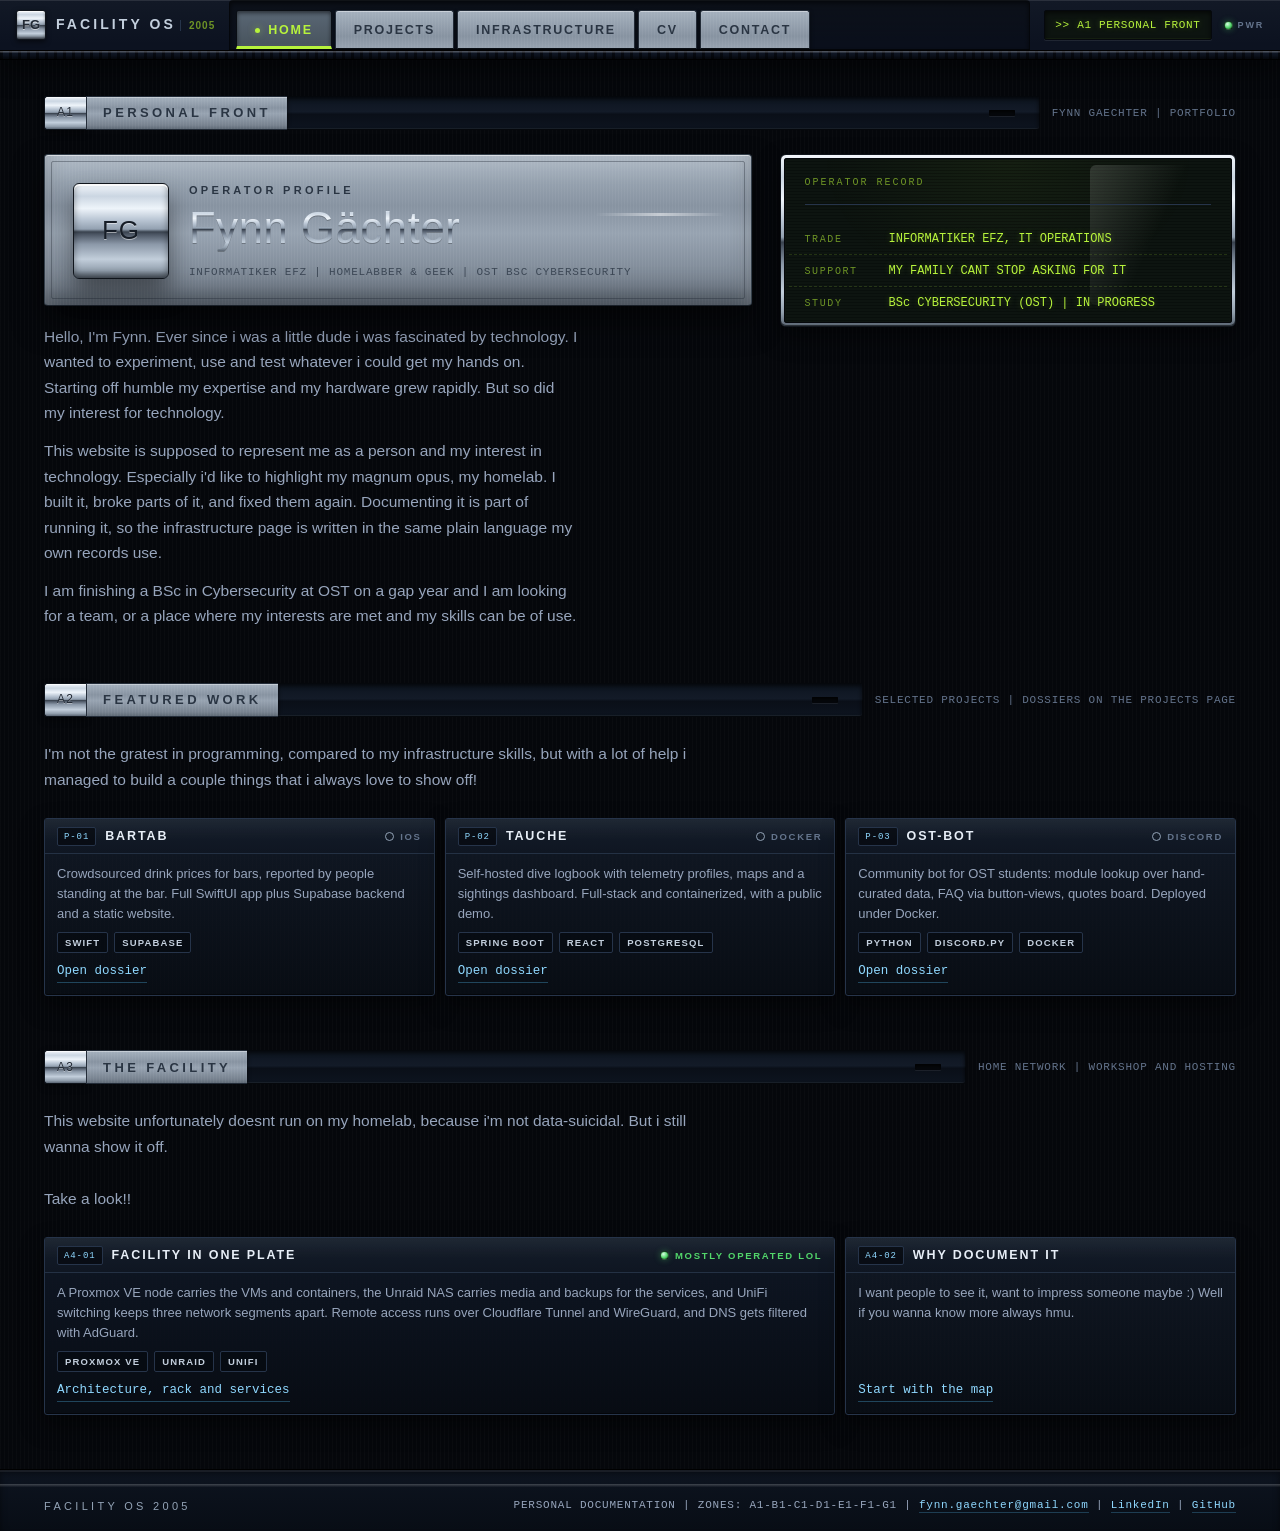
==== index.html @ 0dfd4a6d "its done yall" ====
<!DOCTYPE html>
<html lang="en">

<head>
  <meta charset="UTF-8" />
  <meta name="viewport" content="width=device-width, initial-scale=1.0" />
  <meta name="referrer" content="strict-origin-when-cross-origin" />
  <meta http-equiv="Content-Security-Policy" content="default-src 'self'; img-src 'self' data:; style-src 'self' 'unsafe-inline' https://fonts.googleapis.com; font-src https://fonts.gstatic.com; script-src 'self'; connect-src 'self'; form-action 'self'; base-uri 'self'; object-src 'none'; " />

  <title>Fynn Gaechter | Personal portfolio</title>
  <meta name="description"
    content="Personal portfolio of Fynn Gaechter: Linux IT operations, infrastructure engineering and software projects, built around a self-run homelab." />
  <link rel="preconnect" href="https://fonts.googleapis.com" />
  <link rel="preconnect" href="https://fonts.gstatic.com" crossorigin />
  <link
    href="https://fonts.googleapis.com/css2?family=Michroma&family=Rajdhani:wght@500;600;700&family=Encode+Sans:wght@400;500&family=Share+Tech+Mono&display=swap"
    rel="stylesheet" />
  <link rel="stylesheet" href="css/main.css" />
  <link rel="icon" href="data:," />
</head>

<body>
  <a class="skip-link" href="#home">Skip to content</a>


  <!-- ================= CONTROL FASCIA (top bar) ================= -->
  <header class="fascia" id="topbar">
    <div class="fs-top">
      <a class="bp" href="index.html" aria-label="Facility OS home">
        <span class="bp-chip" aria-hidden="true">FG</span>
        <span class="bp-id">FACILITY&nbsp;OS<b>2005</b></span>
      </a>

      <nav class="tabrail" aria-label="Main navigation">
        <ul>
          <li><a class="ftab is-live" href="index.html" aria-current="page">Home</a></li>
          <li><a class="ftab" href="projects.html">Projects</a></li>
          <li><a class="ftab" href="infrastructure.html">Infrastructure</a></li>
          <li><a class="ftab" href="cv.html">CV</a></li>
          <li><a class="ftab" href="contact.html">Contact</a></li>
        </ul>
      </nav>

      <div class="fs-right">
        <span class="f-lcd" id="navlcd" aria-hidden="true">&gt;&gt; A1 PERSONAL FRONT</span>
        <span class="f-led" title="Console power indicator (chassis only)">
          <i class="leddot leddot-green leddot-breathe" aria-hidden="true"></i><em>PWR</em>
        </span>
      </div>
    </div>
    <div class="fs-chan" aria-hidden="true"></div>
  </header>


  <main>

    <!-- ================= BAND A1: PERSONAL FRONT ================= -->
    <section class="band band-front" id="home" data-band="A1" aria-labelledby="person-title">
      <div class="railhead">
        <span class="rtag" aria-hidden="true">A1</span>
        <span class="rname">Personal Front</span>
        <span class="rlong"></span>
        <span class="rmeta mono-sm">FYNN GAECHTER | PORTFOLIO</span>
      </div>

      <div class="wrap front-grid">
        <div class="front-name">
          <div class="np">
            <div class="np-chip" aria-hidden="true">FG</div>
            <div class="np-id">
              <p class="np-kicker" id="person-title">Operator Profile</p>
              <h1 class="np-facility chrome-letters">Fynn&nbsp;G&auml;chter</h1>
              <p class="np-etch mono-sm">INFORMATIKER EFZ | HOMELABBER & GEEK | OST BSc CYBERSECURITY</p>
            </div>
          </div>

          <div class="np-foot">
            <p class="front-copy">
              Hello, I'm Fynn. Ever since i was a little dude i was fascinated by technology.
              I wanted to experiment, use and test whatever i could get my hands on.
              Starting off humble my expertise and my hardware grew rapidly. But so did my interest
              for technology.
            </p>
            <p class="front-copy">
              This website is supposed to represent me as a person and my interest in technology.
              Especially i'd like to highlight my magnum opus, my homelab. I built it,
              broke parts of it, and fixed them again. Documenting it is
              part of running it, so the infrastructure page is written in the same plain
              language my own records use.
            </p>
            <p class="front-copy">
              I am finishing a BSc in Cybersecurity at OST on a gap year and I am looking
              for a team, or a place where my interests are met and my skills can be of use.
            </p>
          </div>
        </div>

        <div class="hero-screen screen">
          <div class="screen-lip">
            <div class="screen-glass">
              <p class="sc-head">OPERATOR RECORD</p>
              <div class="sc-lines" role="list">
                <p role="listitem"><span>TRADE</span><b>INFORMATIKER EFZ, IT OPERATIONS</b></p>
                <p role="listitem"><span>SUPPORT</span><b>MY FAMILY CANT STOP ASKING FOR IT</b></p>
                <p role="listitem"><span>STUDY</span><b>BSc CYBERSECURITY (OST) | IN PROGRESS</b></p>
              </div>
            </div>
          </div>
        </div>
      </div>
    </section>

    <!-- ================= BAND A2: FEATURED WORK ================= -->
    <section class="band" id="featured" data-band="A2" aria-labelledby="featured-title">
      <div class="railhead">
        <span class="rtag" aria-hidden="true">A2</span>
        <span class="rname">Featured Work</span>
        <span class="rlong"></span>
        <span class="rmeta mono-sm">SELECTED PROJECTS | DOSSIERS ON THE PROJECTS PAGE</span>
      </div>

      <div class="wrap">
        <p class="band-intro">
          I'm not the gratest in programming, compared to my infrastructure skills, but with a lot of help i managed to
          build a couple things that i always love to show off!
        </p>

        <div class="mgrid">
          <article class="smod sm-4" aria-label="Highlighted project BarTab">
            <header class="sm-head">
              <span class="sidx">P-01</span>
              <h4 class="sm-name">BarTab</h4>
              <span class="sm-state sm-state-neutral"><i class="leddot leddot-unknown"
                  aria-hidden="true"></i><em>iOS</em></span>
            </header>
            <div class="sm-body">
              <p class="sm-desc">Crowdsourced drink prices for bars, reported by people standing at the bar. Full
                SwiftUI app plus Supabase backend and a static website.</p>
              <div class="sm-meta"><span class="sm-chip">Swift</span><span class="sm-chip">Supabase</span></div>
              <div class="sm-meta"><a class="oplink" href="projects.html#bartab">Open dossier</a></div>
            </div>
          </article>

          <article class="smod sm-4" aria-label="Highlighted project Tauche">
            <header class="sm-head">
              <span class="sidx">P-02</span>
              <h4 class="sm-name">Tauche</h4>
              <span class="sm-state sm-state-neutral"><i class="leddot leddot-unknown"
                  aria-hidden="true"></i><em>Docker</em></span>
            </header>
            <div class="sm-body">
              <p class="sm-desc">Self-hosted dive logbook with telemetry profiles, maps and a sightings dashboard.
                Full-stack and containerized, with a public demo.</p>
              <div class="sm-meta"><span class="sm-chip">Spring Boot</span><span class="sm-chip">React</span><span
                  class="sm-chip">PostgreSQL</span></div>
              <div class="sm-meta"><a class="oplink" href="projects.html#tauche">Open dossier</a></div>
            </div>
          </article>

          <article class="smod sm-4" aria-label="Highlighted project ost-bot">
            <header class="sm-head">
              <span class="sidx">P-03</span>
              <h4 class="sm-name">ost-bot</h4>
              <span class="sm-state sm-state-neutral"><i class="leddot leddot-unknown"
                  aria-hidden="true"></i><em>Discord</em></span>
            </header>
            <div class="sm-body">
              <p class="sm-desc">Community bot for OST students: module lookup over hand-curated data, FAQ via
                button-views, quotes board. Deployed under Docker.</p>
              <div class="sm-meta"><span class="sm-chip">Python</span><span class="sm-chip">discord.py</span><span
                  class="sm-chip">Docker</span></div>
              <div class="sm-meta"><a class="oplink" href="projects.html#ost-bot">Open dossier</a></div>
            </div>
          </article>
        </div>
      </div>
    </section>

    <!-- ================= BAND A3: FACILITY INTRO ================= -->
    <section class="band" id="facility" data-band="A3" aria-labelledby="facility-intro-title">
      <div class="railhead">
        <span class="rtag" aria-hidden="true">A3</span>
        <span class="rname">The Facility</span>
        <span class="rlong"></span>
        <span class="rmeta mono-sm">HOME NETWORK | WORKSHOP AND HOSTING</span>
      </div>

      <div class="wrap">
        <p class="band-intro">
          This website unfortunately doesnt run on my homelab, because i'm not data-suicidal. But i still wanna show it
          off. </p>
        <p class="band-intro">
          Take a look!!
        </p>
        </p>

        <div class="mgrid">
          <article class="smod sm-8 sm-carry" aria-label="Facility summary plate A4-01">
            <header class="sm-head">
              <span class="sidx">A4-01</span>
              <h4 class="sm-name">Facility In One Plate</h4>
              <span class="sm-state"><i class="leddot leddot-green" aria-hidden="true"></i><em>Mostly Operated
                  lol</em></span>
            </header>
            <div class="sm-body">
              <p class="sm-desc">
                A Proxmox VE node carries the VMs and containers, the Unraid NAS carries
                media and backups for the services, and UniFi switching keeps
                three network segments apart. Remote access runs over Cloudflare Tunnel and
                WireGuard, and DNS gets filtered with AdGuard.
              </p>
              <div class="sm-meta">
                <span class="sm-chip">Proxmox VE</span>
                <span class="sm-chip">Unraid</span>
                <span class="sm-chip">UniFi</span>
              </div>
              <div class="sm-meta"><a class="oplink" href="infrastructure.html">Architecture, rack and services</a>
              </div>
            </div>
          </article>

          <article class="smod sm-4" aria-label="Plate A4-02 documentation note">
            <header class="sm-head">
              <span class="sidx">A4-02</span>
              <h4 class="sm-name">Why Document It</h4>
            </header>
            <div class="sm-body">
              <p class="sm-desc">
                I want people to see it, want to impress someone maybe :)
                Well if you wanna know more always hmu.
              </p>
              <div class="sm-meta"><a class="oplink" href="infrastructure.html#architecture">Start with the map</a>
              </div>
            </div>
          </article>
        </div>
      </div>
    </section>

  </main>


  <!-- ================= DUMP STRIP (footer) ================= -->
  <footer class="dump">
    <div class="wrap dump-grid">
      <span class="dump-brand">FACILITY OS 2005</span>
      <span class="dump-note mono-sm">
        PERSONAL DOCUMENTATION | ZONES: A1-B1-C1-D1-E1-F1-G1
        | <a class="dumplink" href="mailto:fynn.gaechter@gmail.com">fynn.gaechter@gmail.com</a>
        | <a class="dumplink" href="https://www.linkedin.com/in/fynn-g%C3%A4chter" target="_blank"
          rel="noopener">LinkedIn</a>
        | <a class="dumplink" href="https://github.com/Swissschoggi" target="_blank" rel="noopener">GitHub</a>
      </span>
    </div>
  </footer>

  <script src="js/main.js" defer></script>
</body>

</html>
---- css/main.css ----
/* ================================================================
   FACILITY OS 2005 : machine-front composition
   Tokens and materials per DESIGN_SPEC.md, applied structurally.
   ================================================================ */

:root {
  /* type */
  --f-display: "Michroma", "Eurostile", "Trebuchet MS", sans-serif;
  --f-label: "Rajdhani", "Trebuchet MS", sans-serif;
  --f-body: "Encode Sans", "Trebuchet MS", Verdana, sans-serif;
  --f-mono: "Share Tech Mono", "Consolas", "Menlo", monospace;

  /* color: machine body */
  --c-void: #05070B;
  --c-body: #0B111C;
  --c-raised: #101827;
  --c-recess: #070B12;
  --c-lcd: #0D1410;
  --c-seam: #1E2A3A;
  --c-seam-hi: #26344A;

  /* color: chrome scale */
  --c-chrome-2: #E7EEF7;
  --c-chrome-3: #C3CFDD;
  --c-chrome-4: #93A3B6;
  --c-chrome-5: #64748C;
  --c-on-metal: #232B36;
  --c-engrave: #2A3543;

  /* color: ink */
  --c-ink: #DCE4EF;
  --c-ink-2: #97A5BC;

  /* color: phosphor + status */
  --c-ph: #B7F33C;
  --c-ph-dim: #6E9426;
  --c-led-green: #52D66A;
  --c-led-amber: #FFB447;
  --c-led-off: #3A4456;

  /* color: acrylic + wire */
  --c-acrylic: rgba(56, 112, 200, 0.16);
  --c-acrylic-deep: rgba(24, 58, 120, 0.35);
  --c-acrylic-edge: rgba(140, 190, 255, 0.55);
  --c-wire: #57C8FF;
  --c-cyan-text: #8FD8FF;

  /* bevels */
  --bv-raise: inset 0 1px 0 rgba(255, 255, 255, 0.12), inset 0 -1px 0 rgba(0, 0, 0, 0.55), 0 10px 24px rgba(0, 0, 0, 0.45);
  --bv-well: inset 0 2px 6px rgba(0, 0, 0, 0.70), inset 0 -1px 0 rgba(255, 255, 255, 0.08);

  /* materials */
  --m-chrome: linear-gradient(180deg,
      #F2F6FB 0%, #CBD6E2 13%, #EEF4FA 26%, #BAC6D4 38%, #93A1B1 48%,
      #39424E 51%, #4B5563 53.5%, #8B98A8 64%, #C2CEDB 80%, #93A0AE 92%, #5A6572 100%);
  --m-grain: repeating-linear-gradient(90deg,
      rgba(255, 255, 255, 0.045) 0px, rgba(255, 255, 255, 0.045) 1px,
      transparent 1px, transparent 3px);
  --m-alu: var(--m-grain),
    linear-gradient(180deg, #A5B1BE 0%, #8793A1 34%, #97A3B1 52%, #77828F 88%, #5F6A76 100%);

  /* motion */
  --t-fast: 140ms;
  --t-med: 220ms;
  --t-mech: 300ms;
  --t-gloss: 480ms;
  --ease-out: cubic-bezier(0.2, 0, 0, 1);
  --ease-mech: cubic-bezier(0.3, 0.7, 0.15, 1);
}

/* ================================================================ base */

*,
*::before,
*::after {
  box-sizing: border-box;
}

html {
  scroll-behavior: smooth;
}

body {
  margin: 0;
  background-color: var(--c-void);
  background-image: repeating-linear-gradient(90deg,
      rgba(255, 255, 255, 0.018) 0px, rgba(255, 255, 255, 0.018) 1px,
      transparent 1px, transparent 4px);
  color: var(--c-ink);
  font-family: var(--f-body);
  font-size: 16.5px;
  line-height: 1.65;
  -webkit-font-smoothing: antialiased;
}

.wrap {
  max-width: 1240px;
  margin: 0 auto;
  padding: 0 24px;
}

.mono-sm {
  font-family: var(--f-mono);
  font-size: 11px;
  letter-spacing: 0.07em;
  color: var(--c-ink-2);
}

.dim {
  color: var(--c-chrome-5);
}

:focus-visible {
  outline: 2px solid var(--c-ph);
  outline-offset: 2px;
}

::selection {
  background: rgba(183, 243, 60, 0.25);
  color: var(--c-ink);
}

.skip-link {
  position: absolute;
  left: -9999px;
  top: 0;
  z-index: 100;
  background: var(--c-raised);
  color: var(--c-ph);
  font-family: var(--f-label);
  font-size: 14px;
  letter-spacing: 0.1em;
  padding: 10px 16px;
}

.skip-link:focus {
  left: 8px;
  top: 60px;
}

/* chrome letterfill: gradient clipped to large type only */
.chrome-letters {
  color: var(--c-chrome-2);
  background-image: var(--m-chrome);
}

@supports ((background-clip: text) or (-webkit-background-clip: text)) {
  .chrome-letters {
    background-clip: text;
    -webkit-background-clip: text;
    color: transparent;
  }
}

/* LEDs */
.leddot {
  width: 9px;
  height: 9px;
  border-radius: 999px;
  display: inline-block;
  flex: none;
  border: 1px solid rgba(0, 0, 0, 0.6);
}

.leddot-green {
  background: radial-gradient(circle at 35% 30%, #D8FFE4, var(--c-led-green) 55%, #14421F);
  box-shadow: 0 0 6px rgba(82, 214, 106, 0.35);
}

.leddot-amber {
  background: radial-gradient(circle at 35% 30%, #FFE7C2, var(--c-led-amber) 55%, #4A2C08);
  box-shadow: 0 0 6px rgba(255, 180, 71, 0.35);
}

.leddot-off {
  background: radial-gradient(circle at 35% 30%, #5A6679, var(--c-led-off) 60%, #1C2331);
}

/* engraved status plate */
.tagchip {
  display: inline-block;
  font-family: var(--f-label);
  font-weight: 600;
  font-size: 10.5px;
  letter-spacing: 0.12em;
  text-transform: uppercase;
  color: var(--c-chrome-3);
  background: rgba(16, 24, 39, 0.65);
  border: 1px solid var(--c-seam-hi);
  border-radius: 2px;
  padding: 3px 9px 2px;
  white-space: nowrap;
}

.etch-chip {
  display: inline-block;
  font-family: var(--f-label);
  font-weight: 600;
  font-size: 10.5px;
  letter-spacing: 0.12em;
  text-transform: uppercase;
  color: var(--c-engrave);
  background: rgba(255, 255, 255, 0.22);
  border: 1px solid rgba(35, 43, 54, 0.45);
  border-radius: 2px;
  padding: 3px 9px 2px;
  white-space: nowrap;
}

.etch-chip.zfs {
  color: #14430F;
  background: rgba(212, 255, 178, 0.35);
  border-color: rgba(64, 110, 20, 0.5);
}

.etch-amber {
  color: var(--c-led-amber) !important;
  background: #201506 !important;
  border-color: rgba(255, 180, 71, 0.4) !important;
}

/* ================================================================ control fascia (top) */

.fascia {
  position: fixed;
  inset: 0 0 auto 0;
  z-index: 50;
  background: linear-gradient(180deg, #121926 0%, #0C1220 74%);
  box-shadow:
    inset 0 1px 0 rgba(255, 255, 255, 0.10),
    0 1px 0 #000,
    0 12px 26px rgba(0, 0, 0, 0.45);
  transition: transform var(--t-med) var(--ease-out);
}

.fascia.is-hidden {
  transform: translateY(-100%);
}

.fs-top {
  display: flex;
  align-items: stretch;
  gap: 14px;
  padding: 0 16px;
  min-height: 50px;
}

.bp {
  display: flex;
  align-items: center;
  gap: 10px;
  text-decoration: none;
  flex: none;
}

.bp-chip {
  display: grid;
  place-items: center;
  width: 30px;
  height: 30px;
  font-family: var(--f-label);
  font-weight: 700;
  font-size: 13px;
  color: var(--c-on-metal);
  background-image: var(--m-chrome);
  border: 1px solid #10151C;
  border-radius: 3px;
  box-shadow: inset 0 1px 0 rgba(255, 255, 255, 0.75), inset 0 -2px 3px rgba(0, 0, 0, 0.4), 0 2px 5px rgba(0, 0, 0, 0.5);
  text-shadow: 0 1px 0 rgba(255, 255, 255, 0.55);
}

.bp-id {
  font-family: var(--f-label);
  font-weight: 700;
  font-size: 14px;
  letter-spacing: 0.22em;
  color: var(--c-chrome-3);
}

.bp-id b {
  font-weight: 700;
  font-size: 10px;
  letter-spacing: 0.1em;
  color: var(--c-ph-dim);
  border-left: 1px solid var(--c-seam-hi);
  padding-left: 8px;
  margin-left: 4px;
}

.tabrail {
  flex: 1;
  min-width: 0;
  display: flex;
  align-items: stretch;
}

.tabrail ul {
  display: flex;
  align-items: flex-end;
  gap: 3px;
  list-style: none;
  margin: 0;
  padding: 8px 6px 0;
  width: 100%;
  background: linear-gradient(180deg, rgba(0, 0, 0, 0.35), rgba(0, 0, 0, 0.12));
  border: 1px solid rgba(0, 0, 0, 0.55);
  border-radius: 4px 4px 0 0;
  box-shadow: inset 0 2px 5px rgba(0, 0, 0, 0.6);
  overflow-x: auto;
  scrollbar-width: none;
}

.tabrail ul::-webkit-scrollbar {
  display: none;
}

.ftab {
  display: flex;
  align-items: flex-end;
  height: 100%;
  padding: 9px 18px 7px;
  font-family: var(--f-label);
  font-weight: 600;
  font-size: 12.5px;
  letter-spacing: 0.14em;
  text-transform: uppercase;
  text-decoration: none;
  white-space: nowrap;
  flex: 1 0 auto;
  color: var(--c-engrave);
  background-image: var(--m-alu);
  background-size: auto 200%;
  background-position: 0 0;
  border: 1px solid #232C38;
  border-bottom-color: #0A0E14;
  border-radius: 3px 3px 0 0;
  box-shadow: inset 0 1px 0 rgba(255, 255, 255, 0.4), 0 2px 4px rgba(0, 0, 0, 0.45);
  transition: filter var(--t-fast) var(--ease-out), transform var(--t-fast) var(--ease-out), color var(--t-fast);
}

.ftab:not(.ftab-off):hover {
  filter: brightness(1.09);
}

.ftab.is-live {
  transform: translateY(0);
  background-image: linear-gradient(180deg, #5A6775 0%, #49555F 46%, #5C6873 54%, #3C454F 100%);
  color: var(--c-ph);
  border-color: #0A0E14;
  border-bottom: 3px solid var(--c-ph);
  padding-bottom: 5px;
  box-shadow: inset 0 2px 4px rgba(0, 0, 0, 0.55), 0 1px 0 rgba(0, 0, 0, 0.2);
  filter: brightness(1);
}

.ftab.is-live::before {
  content: "";
  width: 5px;
  height: 5px;
  border-radius: 999px;
  background: var(--c-ph);
  box-shadow: 0 0 7px rgba(183, 243, 60, 0.5);
  margin-right: 8px;
  align-self: center;
}

.ftab-off {
  color: #55606B;
  font-style: italic;
  cursor: not-allowed;
  user-select: none;
  background-image: linear-gradient(180deg, #39424D 0%, #2A3038 100%);
  border-color: #171C22;
  box-shadow: inset 0 1px 0 rgba(255, 255, 255, 0.12), inset 0 6px 8px rgba(0, 0, 0, 0.35);
}

.fs-right {
  display: flex;
  align-items: center;
  gap: 12px;
  flex: none;
}

.f-lcd {
  font-family: var(--f-mono);
  font-size: 11px;
  letter-spacing: 0.06em;
  color: var(--c-ph);
  background: var(--c-lcd);
  border: 1px solid #05080D;
  border-radius: 2px;
  padding: 5px 10px;
  box-shadow: inset 0 2px 5px rgba(0, 0, 0, 0.65), inset 0 -1px 0 rgba(183, 243, 60, 0.06), 0 1px 0 rgba(255, 255, 255, 0.08);
  text-shadow: 0 0 6px rgba(183, 243, 60, 0.3);
  white-space: nowrap;
}

/* topbar record link: metal chip like the contact switch, never default-link blue */
.navcontact {
  font-family: var(--f-label);
  font-weight: 700;
  font-size: 11.5px;
  letter-spacing: 0.16em;
  text-transform: uppercase;
  color: var(--c-on-metal);
  text-decoration: none;
  background-image: var(--m-alu);
  border: 1px solid #232C38;
  border-bottom-color: #0A0E14;
  border-radius: 3px;
  padding: 6px 12px 5px;
  box-shadow: inset 0 1px 0 rgba(255, 255, 255, 0.45), 0 2px 4px rgba(0, 0, 0, 0.45);
  white-space: nowrap;
  transition: filter var(--t-fast) var(--ease-out);
}

.navcontact:hover {
  filter: brightness(1.09);
}

.navcontact:active {
  transform: translateY(1px);
}

.f-led {
  display: inline-flex;
  align-items: center;
  gap: 5px;
}

.f-led em {
  font-family: var(--f-label);
  font-weight: 700;
  font-style: normal;
  font-size: 9px;
  letter-spacing: 0.2em;
  color: var(--c-chrome-5);
}

/* machined channel strip under the rail */
.fs-chan {
  height: 9px;
  background:
    repeating-linear-gradient(90deg,
      rgba(0, 0, 0, 0.5) 0 3px, transparent 3px 9px),
    linear-gradient(180deg, #101827 0%, #0A0F18 100%);
  border-top: 1px solid #000;
  box-shadow: inset 0 -2px 3px rgba(0, 0, 0, 0.5), inset 0 2px 0 rgba(255, 255, 255, 0.05);
}

.fs-chan::before {
  content: "";
  display: block;
  height: 2px;
  background: linear-gradient(180deg, rgba(255, 255, 255, 0.28), rgba(255, 255, 255, 0.02));
  margin-bottom: 3px;
}

/* ================================================================ bands */

.band {
  padding: 44px 0 10px;
}

.band-front,
main > section:first-child {
  padding-top: 96px;
}

.railhead {
  max-width: 1240px;
  margin: 0 auto 24px;
  padding: 0 24px;
  display: flex;
  align-items: center;
  gap: 0;
  height: 34px;
}

.rtag {
  display: flex;
  align-items: center;
  height: 100%;
  padding: 0 12px;
  font-family: var(--f-display);
  font-size: 12px;
  letter-spacing: 0.1em;
  color: var(--c-on-metal);
  background-image: var(--m-chrome);
  border: 1px solid #0E131A;
  border-right: 0;
  border-radius: 3px 0 0 3px;
  box-shadow: inset 0 1px 0 rgba(255, 255, 255, 0.65), 0 3px 7px rgba(0, 0, 0, 0.4);
  text-shadow: 0 1px 0 rgba(255, 255, 255, 0.4);
}

.rname {
  display: flex;
  align-items: center;
  height: 100%;
  padding: 0 16px;
  font-family: var(--f-label);
  font-weight: 700;
  font-size: 13px;
  letter-spacing: 0.26em;
  text-transform: uppercase;
  color: var(--c-engrave);
  background-image: var(--m-alu);
  border: 1px solid #232C38;
  border-right: 0;
  box-shadow: inset 0 1px 0 rgba(255, 255, 255, 0.35);
}

.rlong {
  flex: 1;
  height: 100%;
  background: linear-gradient(180deg, #0D141F 0%, #131B28 46%, #0A0F18 54%, #0D141F 100%);
  border: 1px solid rgba(0, 0, 0, 0.6);
  border-left: 0;
  border-radius: 0 3px 3px 0;
  box-shadow: inset 0 2px 4px rgba(0, 0, 0, 0.65), inset 0 -1px 0 rgba(255, 255, 255, 0.06);
  position: relative;
}

.rlong::after {
  content: "";
  position: absolute;
  right: 24px;
  top: 50%;
  width: 26px;
  height: 6px;
  transform: translateY(-50%);
  background: var(--c-void);
  box-shadow: inset 0 2px 3px rgba(0, 0, 0, 0.8), 0 1px 0 rgba(255, 255, 255, 0.07);
  border-radius: 1px;
}

.rmeta {
  align-self: center;
  margin-left: 12px;
  color: var(--c-chrome-5);
  white-space: nowrap;
}

.band-intro {
  max-width: 76ch;
  color: var(--c-ink-2);
  margin: 0 0 26px;
  font-size: 15.5px;
}

.band-intro b {
  color: var(--c-chrome-3);
  font-weight: 500;
}

/* ================================================================ BAND A1: nameplate front */

.front-grid {
  display: grid;
  grid-template-columns: minmax(0, 1.55fr) minmax(0, 1fr);
  gap: 28px;
  align-items: stretch;
}

.np {
  position: relative;
  display: grid;
  grid-template-columns: auto 1fr;
  gap: 20px;
  align-items: center;
  padding: 26px 28px 24px;
  background-image: var(--m-alu);
  border: 1px solid #333E49;
  border-bottom-color: #1A212A;
  border-radius: 4px;
  box-shadow:
    inset 0 1px 0 rgba(255, 255, 255, 0.55),
    inset 0 14px 22px rgba(255, 255, 255, 0.14),
    inset 0 -16px 22px rgba(0, 0, 0, 0.22),
    0 16px 30px rgba(0, 0, 0, 0.5);
}
/* operator portrait: machined badge frame */
.np-side {
  display: flex;
  flex-direction: column;
  gap: 12px;
}
.opimg {
  margin: 0;
  padding: 3px;
  background-image: var(--m-chrome);
  border: 1px solid #10151C;
  border-radius: 6px;
  box-shadow: var(--bv-raise);
}
.opimg img {
  display: block;
  width: 92px;
  height: 92px;
  object-fit: cover;
  object-position: center 15%;
  border-radius: 3px;
}

.np::before {
  content: "";
  position: absolute;
  inset: 6px;
  border: 1px solid rgba(35, 43, 54, 0.38);
  border-radius: 2px;
  pointer-events: none;
}

.np::after {
  content: "";
  position: absolute;
  right: 26px;
  top: 58px;
  width: 130px;
  height: 3px;
  border-radius: 99px;
  background: linear-gradient(90deg, rgba(255, 255, 255, 0), rgba(255, 255, 255, 0.5), rgba(255, 255, 255, 0));
  pointer-events: none;
}

.np-chip {
  position: relative;
  display: grid;
  place-items: center;
  width: 96px;
  height: 96px;
  font-family: var(--f-display);
  font-size: 26px;
  letter-spacing: 0.04em;
  color: #161D27;
  background-image: var(--m-chrome);
  border: 1px solid #10151C;
  border-radius: 6px;
  box-shadow:
    inset 0 2px 0 rgba(255, 255, 255, 0.8),
    inset 0 -3px 7px rgba(0, 0, 0, 0.4),
    0 14px 24px rgba(0, 0, 0, 0.45);
  text-shadow: 0 1px 0 rgba(255, 255, 255, 0.5);
}

.np-id {
  min-width: 0;
  position: relative;
  z-index: 1;
}

.np-kicker {
  margin: 0 0 8px;
  font-family: var(--f-label);
  font-weight: 700;
  font-size: 11px;
  letter-spacing: 0.3em;
  text-transform: uppercase;
  color: var(--c-engrave);
}

.np-facility {
  margin: 0;
  font-family: var(--f-display);
  font-weight: 400;
  font-size: clamp(26px, 3.4vw, 46px);
  line-height: 1.0;
  letter-spacing: 0.015em;
  filter: drop-shadow(0 1px 0 rgba(0, 0, 0, 0.25));
}

.np-year {
  font-size: 0.5em;
  letter-spacing: 0.08em;
}

.np-etch {
  color: var(--c-engrave);
  opacity: 0.78;
  margin: 12px 0 0;
  text-transform: uppercase;
}

.np-foot {
  margin-top: 18px;
  display: flex;
  flex-direction: column;
  gap: 12px;
}

.chiprow {
  display: flex;
  flex-wrap: wrap;
  gap: 8px;
}

.front-copy {
  color: var(--c-ink-2);
  font-size: 15.5px;
  max-width: 62ch;
  margin: 0;
}

.chiprow .etch-chip {
  color: var(--c-chrome-3);
  background: rgba(16, 24, 39, 0.6);
  border-color: var(--c-seam-hi);
}

.chiprow .etch-chip:first-child {
  color: var(--c-ph);
}

.person-chips {
  margin-bottom: 6px;
}

.person-chips .tagchip {
  margin: 0 6px 6px 0;
}

/* recessed screen */
.screen {
  display: flex;
  flex-direction: column;
  gap: 10px;
  min-width: 0;
}

.screen-lip {
  position: relative;
  padding: 3px;
  background-image: var(--m-chrome);
  border: 1px solid #10151C;
  border-radius: 6px;
  box-shadow: var(--bv-raise);
}

.screen-lip::after {
  content: "";
  position: absolute;
  top: 6%;
  right: 7%;
  left: 68%;
  bottom: 12%;
  background: linear-gradient(115deg, rgba(255, 255, 255, 0.14), rgba(255, 255, 255, 0) 55%);
  border-radius: 6px;
  pointer-events: none;
}

.screen-glass {
  background: var(--c-lcd);
  border-radius: 3px;
  padding: 5px;
  box-shadow: inset 0 0 0 1px #05070B;
}

.screen-glass>* {
  position: relative;
  z-index: 1;
}

.screen-glass::after {
  content: "";
  position: absolute;
  inset: 5px;
  border-radius: 2px;
  background:
    repeating-linear-gradient(0deg, rgba(0, 0, 0, 0.25) 0 1px, transparent 1px 3px),
    radial-gradient(ellipse at 50% 0%, rgba(183, 243, 60, 0.05), transparent 60%);
  pointer-events: none;
}

.sc-head {
  margin: 12px 16px 0;
  font-family: var(--f-mono);
  font-size: 10px;
  letter-spacing: 0.2em;
  color: var(--c-ph-dim);
}

.sc-lines p {
  display: grid;
  grid-template-columns: 74px 1fr;
  gap: 10px;
  align-items: baseline;
  font-family: var(--f-mono);
  font-size: 12px;
  line-height: 1.5;
  border-bottom: 1px dashed rgba(183, 243, 60, 0.15);
  padding: 7px 16px 6px;
  margin: 0;
}

.sc-lines p:last-child {
  border-bottom: 0;
}

.sc-lines span {
  color: var(--c-ph-dim);
  font-size: 10px;
  letter-spacing: 0.16em;
}

.sc-lines b {
  font-weight: 400;
  color: var(--c-ph);
  text-shadow: 0 0 7px rgba(183, 243, 60, 0.28);
}

.sc-lines a.lrow {
  color: var(--c-ph);
  text-decoration: none;
  border-bottom: 1px solid rgba(87, 200, 255, 0.3);
}

.sc-lines a.lrow:hover {
  color: var(--c-chrome-2);
  border-bottom-color: var(--c-ph);
}

.sc-stamp {
  margin: 10px 0 0;
  padding: 8px 16px 0;
  border-top: 1px dashed rgba(183, 243, 60, 0.15);
  font-family: var(--f-mono);
  font-size: 10px;
  letter-spacing: 0.18em;
  color: var(--c-ph-dim);
}

.sc-ledrow {
  display: flex;
  align-items: center;
  gap: 8px;
  padding: 10px 16px 12px;
}

.sc-ledrow em {
  font-family: var(--f-label);
  font-weight: 600;
  font-style: normal;
  font-size: 9.5px;
  letter-spacing: 0.18em;
  text-transform: uppercase;
  color: var(--c-chrome-4);
  margin-right: 10px;
}

.sc-foot {
  color: var(--c-chrome-5);
  padding-left: 2px;
}

/* ================================================================ BAND B1: schematic */

.sc-panel {
  background: var(--c-recess);
  border: 1px solid var(--c-seam);
  border-radius: 4px;
  box-shadow: var(--bv-raise);
  padding: 18px 22px 14px;
}

.sc-head {
  display: flex;
  justify-content: space-between;
  align-items: center;
  flex-wrap: wrap;
  gap: 10px;
  border-bottom: 1px solid var(--c-seam-hi);
  padding-bottom: 12px;
  margin-bottom: 18px;
}

.sc-legend {
  display: inline-flex;
  align-items: center;
  flex-wrap: wrap;
  gap: 6px 14px;
  font-family: var(--f-mono);
  font-size: 10px;
  letter-spacing: 0.1em;
  color: var(--c-ink-2);
}

.sc-legend i {
  display: inline-block;
  margin-right: 6px;
}

.legend-solid {
  width: 16px;
  height: 3px;
  background: var(--c-wire);
  box-shadow: 0 0 4px rgba(87, 200, 255, .4);
}

.legend-dash {
  width: 16px;
  height: 3px;
  background: repeating-linear-gradient(90deg, var(--c-wire) 0 4px, transparent 4px 7px);
}

.legend-pad {
  width: 7px;
  height: 7px;
  border-radius: 1px;
  background: linear-gradient(135deg, #E7EEF7, #97A3B4 45%, #55606E);
  border: 1px solid #1A2129;
}

.sc-hint {
  font-family: var(--f-label);
  font-weight: 600;
  font-size: 10.5px;
  letter-spacing: 0.16em;
  text-transform: uppercase;
  color: var(--c-chrome-5);
}

.sc-canvas {
  background-image: radial-gradient(rgba(198, 214, 234, 0.07) 1px, transparent 1.3px);
  background-size: 16px 16px;
}

.sc-edge {
  width: min(520px, 100%);
  margin: 0 auto;
  display: flex;
  flex-direction: column;
}

.acc-unit {
  position: relative;
}

.acc-face {
  display: flex;
  flex-direction: column;
  gap: 8px;
  align-items: flex-start;
  background:
    linear-gradient(155deg, rgba(255, 255, 255, 0.10) 0%, rgba(255, 255, 255, 0.01) 30%, rgba(56, 112, 200, 0.10) 100%),
    var(--c-acrylic-deep);
  border: 1px solid var(--c-acrylic-edge);
  border-radius: 3px;
  box-shadow: inset 0 1px 0 rgba(255, 255, 255, 0.2), 0 10px 22px rgba(0, 0, 0, 0.45);
  padding: 14px 18px 12px;
}

.plug {
  display: inline-flex;
  align-items: center;
  gap: 8px;
  font-family: var(--f-label);
  font-weight: 600;
  font-size: 11px;
  letter-spacing: 0.12em;
  text-transform: uppercase;
  color: var(--c-cyan-text);
  background: rgba(87, 200, 255, 0.09);
  border: 1px solid rgba(87, 200, 255, 0.4);
  border-radius: 2px;
  padding: 4px 10px 3px;
}

.plug::before {
  content: "";
  width: 6px;
  height: 6px;
  flex: none;
  background: linear-gradient(135deg, #E7EEF7, #97A3B4 45%, #55606E);
  border: 1px solid #1A2129;
}

.acc-note {
  margin: 2px 0 0;
  font-family: var(--f-mono);
  font-size: 9.5px;
  letter-spacing: 0.07em;
  color: var(--c-cyan-text);
  opacity: 0.85;
}

.glare {
  position: absolute;
  top: 10px;
  left: 190px;
  width: 34px;
  height: 8px;
  border-radius: 99px;
  background: radial-gradient(ellipse at center, rgba(255, 255, 255, 0.18), transparent 70%);
  transform: rotate(-8deg);
  pointer-events: none;
}

.bus {
  position: relative;
  display: block;
  max-width: 100%;
  margin: 0 auto;
  padding: 10px 0;
  text-align: center;
}

.bus::before {
  content: "";
  position: absolute;
  top: 2px;
  bottom: 2px;
  left: 50%;
  width: 7px;
  transform: translateX(-50%);
  background: rgba(87, 200, 255, 0.18);
  border-radius: 1px;
}

.bus::after {
  content: "";
  position: absolute;
  top: 4px;
  bottom: 4px;
  left: calc(50% - 1px);
  width: 2px;
  background: var(--c-wire);
  box-shadow: 0 0 5px rgba(87, 200, 255, 0.35);
}

.bus-dashed::after {
  background: repeating-linear-gradient(180deg, var(--c-wire) 0 5px, transparent 5px 9px);
  box-shadow: none;
  opacity: 0.8;
}

.bus-label {
  position: relative;
  z-index: 1;
  display: block;
  margin: 0 auto;
  background: var(--c-recess);
  padding: 3px 8px;
  font-family: var(--f-mono);
  font-size: 9px;
  letter-spacing: 0.09em;
  color: var(--c-ink-2);
  text-transform: uppercase;
  max-width: 300px;
  line-height: 1.45;
  border: 1px dashed rgba(87, 200, 255, 0.18);
  border-radius: 1px;
  width: fit-content;
}

.pad {
  position: absolute;
  left: 50%;
  top: -4px;
  transform: translateX(-50%);
  width: 8px;
  height: 8px;
  z-index: 2;
  background: linear-gradient(135deg, #E7EEF7, #97A3B4 45%, #55606E);
  border: 1px solid #10161D;
  border-radius: 1.5px;
  box-shadow: 0 0 0 1px rgba(0, 0, 0, 0.45);
}

.pad-f {
  top: auto;
  bottom: -4px;
}

.sc-columns {
  display: grid;
  grid-template-columns: minmax(0, 1.02fr) minmax(0, 0.98fr);
  gap: 12px 26px;
  margin-top: 2px;
}

.unit {
  position: relative;
}

.u-strip {
  display: flex;
  align-items: center;
  gap: 10px;
  flex-wrap: wrap;
  row-gap: 2px;
  padding: 8px 14px;
  border-radius: 3px 3px 0 0;
}

.u-udm .u-roles {
  flex: 1 1 100%;
  order: 5;
}

.u-strip-chrome {
  background-image: var(--m-chrome);
  border: 1px solid #12181F;
  border-bottom: 0;
  box-shadow: inset 0 1px 0 rgba(255, 255, 255, 0.75), 0 3px 8px rgba(0, 0, 0, 0.4);
}

.u-strip-alu {
  background-image: var(--m-alu);
  border: 1px solid #242E3A;
  border-bottom: 0;
  box-shadow: inset 0 1px 0 rgba(255, 255, 255, 0.4);
}

.u-strip-graphite {
  background: linear-gradient(180deg, #1B2534, #101724);
  border: 1px solid var(--c-seam);
  border-bottom: 0;
  box-shadow: inset 0 1px 0 rgba(255, 255, 255, 0.08);
}

.u-strip.slim {
  padding: 6px 14px;
}

.u-strip.head {
  flex-wrap: wrap;
  row-gap: 4px;
  padding: 10px 14px;
}

.u-stencil {
  margin: 0;
  font-family: var(--f-display);
  font-weight: 400;
  font-size: 15px;
  letter-spacing: 0.06em;
}

.u-strip-chrome .u-stencil,
.u-strip-alu .u-stencil {
  color: #161D27;
  text-shadow: 0 1px 0 rgba(255, 255, 255, 0.45);
}

.u-strip-graphite .u-stencil {
  color: var(--c-chrome-2);
  font-size: 13px;
}

.u-roles {
  font-family: var(--f-label);
  font-weight: 600;
  font-style: normal;
  font-size: 9.5px;
  letter-spacing: 0.14em;
  text-transform: uppercase;
  opacity: 0.85;
}

.u-strip-chrome .u-roles,
.u-strip-alu .u-roles {
  color: var(--c-engrave);
}

.u-strip-graphite .u-roles {
  color: var(--c-chrome-5);
}

.u-idx {
  font-family: var(--f-mono);
  font-size: 9px;
  letter-spacing: 0.1em;
  padding: 2px 7px 1px;
  border-radius: 2px;
  margin-left: auto;
}

.u-strip-chrome .u-idx,
.u-strip-alu .u-idx {
  color: #10161D;
  background: rgba(255, 255, 255, 0.4);
  border: 1px solid rgba(16, 22, 29, 0.5);
}

.u-strip-graphite .u-idx {
  color: var(--c-cyan-text);
  background: transparent;
  border: 1px solid var(--c-seam-hi);
}

.u-mark {
  margin-left: auto;
  display: flex;
  gap: 4px;
}

.u-mark i {
  width: 7px;
  height: 7px;
  border-radius: 1.5px;
  background: rgba(0, 0, 0, 0.3);
  box-shadow: inset 0 1px 1px rgba(0, 0, 0, 0.6), 0 1px 0 rgba(255, 255, 255, 0.3);
}

.u-body {
  border: 1px solid var(--c-seam);
  border-top: 0;
  border-radius: 0 0 3px 3px;
  padding: 13px 14px;
}

.u-body-graphite {
  background: linear-gradient(180deg, #121B27 0%, #0C1220 100%);
}

.u-body-alu {
  background-image: var(--m-alu);
  border-color: #242E3A;
}

.u-note {
  margin: 10px 0 0;
  font-family: var(--f-mono);
  font-size: 9.5px;
  letter-spacing: 0.08em;
  color: #55636F;
  line-height: 1.55;
}

.u-body-graphite .u-note {
  color: #8FA0B8;
}

.u-note .tag {
  font-weight: 700;
  color: var(--c-cyan-text);
}

.u-note.amber {
  color: var(--c-led-amber);
  opacity: 0.92;
}

.u-note.amber .tag {
  color: var(--c-led-amber);
}

.segbus {
  display: flex;
  flex-direction: column;
  gap: 7px;
}

.ch {
  position: relative;
  display: flex;
  align-items: center;
  gap: 8px;
  height: 26px;
  padding: 0 10px;
  border: 1px solid var(--c-acrylic-edge);
  border-radius: 2px;
  background: var(--c-acrylic-deep);
  box-shadow: inset 0 1px 0 rgba(255, 255, 255, 0.16);
}

.ch .pad {
  position: static;
  transform: none;
  width: 7px;
  height: 7px;
}

.ch b {
  font-family: var(--f-label);
  font-weight: 700;
  font-size: 10px;
  letter-spacing: 0.2em;
  text-transform: uppercase;
  color: #BFD9FA;
}

.ch-well {
  flex: 1;
  height: 8px;
  border-radius: 1px;
  opacity: 0.5;
  background: repeating-linear-gradient(90deg,
      rgba(139, 214, 255, 0.55) 0 12px,
      rgba(139, 214, 255, 0.1) 12px 18px);
}

.ch-ch2row {
  display: flex;
  gap: 7px;
}

.ch-min {
  flex: 1;
  height: 22px;
  background: var(--c-acrylic);
}

.ch-min b {
  font-size: 9px;
}

.ports {
  display: grid;
  grid-template-columns: repeat(16, 1fr);
  gap: 3px;
  background: #0A0F17;
  border: 1px solid #070B10;
  border-radius: 2px;
  padding: 5px 6px;
  box-shadow: inset 0 2px 4px rgba(0, 0, 0, 0.6);
}

.ports i {
  height: 9px;
  border-radius: 1px;
  background: #1D2733;
  box-shadow: inset 0 1px 1px rgba(0, 0, 0, 0.75), 0 1px 0 rgba(255, 255, 255, 0.16);
}

.ports i.p12 {
  box-shadow: inset 0 1px 1px rgba(0, 0, 0, 0.75), 0 0 0 1px rgba(87, 200, 255, 0.65);
}

.u-down {
  margin-top: 2px;
}

.u-down .u-note {
  margin: 8px 14px 12px;
}

.u-down .u-strip-graphite {
  border-top-left-radius: 2px;
  border-top-right-radius: 2px;
}

.aprow {
  display: grid;
  grid-template-columns: repeat(3, 1fr);
  gap: 8px;
}

.apunit {
  position: relative;
  height: 30px;
  border: 1px solid #151B23;
  border-radius: 2px;
  background:
    linear-gradient(103deg, rgba(255, 255, 255, 0.45) 0%, rgba(255, 255, 255, 0.05) 42%, rgba(255, 255, 255, 0.32) 100%),
    linear-gradient(180deg, #D3DCE5 0%, #93A1B1 44%, #3E4652 52%, #252C36 100%);
  box-shadow: var(--bv-raise);
}

.ap-lens {
  position: absolute;
  left: 50%;
  top: 6px;
  transform: translateX(-50%);
  width: 12px;
  height: 6px;
  border-radius: 1px;
  background: #090D13;
  box-shadow: inset 0 1px 2px rgba(0, 0, 0, 0.8), 0 1px 0 rgba(255, 255, 255, 0.2);
}

.pxmeta {
  display: flex;
  flex-wrap: wrap;
  gap: 6px;
  margin-top: 10px;
}

.pxmeta .etch-chip {
  color: var(--c-chrome-3);
  background: rgba(9, 14, 22, 0.6);
  border-color: var(--c-seam-hi);
}

.pxmeta .etch-chip.zfs {
  color: var(--c-led-green);
  background: rgba(82, 214, 106, 0.08);
  border-color: rgba(82, 214, 106, 0.4);
}

.tray {
  display: flex;
  flex-wrap: wrap;
  align-items: center;
  gap: 4px;
  background: var(--c-recess);
  border: 1px solid var(--c-seam);
  border-radius: 3px;
  box-shadow: var(--bv-well);
  padding: 8px 10px;
  margin-top: 11px;
}

.tray-tag {
  font-family: var(--f-mono);
  font-size: 9.5px;
  letter-spacing: 0.12em;
  color: var(--c-cyan-text);
  border-right: 1px solid var(--c-seam-hi);
  padding: 0 8px 0 2px;
  margin-right: 2px;
}

.traytab {
  font-family: var(--f-label);
  font-weight: 700;
  font-size: 9.5px;
  letter-spacing: 0.1em;
  text-transform: uppercase;
  padding: 3px 7px 1px;
  border-radius: 2px;
  color: #1F2732;
  background-image: var(--m-chrome);
  border: 1px solid #10161D;
  box-shadow: inset 0 1px 0 rgba(255, 255, 255, 0.5), 0 1px 2px rgba(0, 0, 0, 0.4);
  border-top: 2px solid var(--c-led-green);
  text-shadow: 0 1px 0 rgba(255, 255, 255, 0.35);
}

.traytab.off {
  color: var(--c-chrome-4);
  background-image: linear-gradient(180deg, #3A4450 0%, #262D36 100%);
  border-top-color: var(--c-led-off);
  filter: saturate(0.6) brightness(0.85);
}

.shelf {
  display: grid;
  grid-template-columns: repeat(6, 1fr);
  gap: 6px;
  background: var(--c-recess);
  border: 1px solid var(--c-seam);
  border-radius: 3px;
  box-shadow: var(--bv-well);
  padding: 9px;
}

.bay {
  position: relative;
  display: block;
  height: 24px;
  border-radius: 2px;
  background-image: var(--m-alu);
  border: 1px solid rgba(0, 0, 0, 0.5);
  box-shadow: var(--bv-raise), inset 0 1px 0 rgba(255, 255, 255, 0.3);
}

.bay-led {
  position: absolute;
  left: 5px;
  top: 50%;
  transform: translateY(-50%);
  width: 7px;
  height: 7px;
  border-radius: 999px;
  background: radial-gradient(circle at 35% 30%, #D8FFE4, var(--c-led-green) 55%, #14421F);
  box-shadow: 0 0 5px rgba(82, 214, 106, 0.35);
}

.bay-empty {
  background: transparent;
  border: 1px dashed rgba(255, 180, 71, 0.55);
  box-shadow: inset 0 2px 5px rgba(0, 0, 0, 0.5);
}

.sc-foot {
  margin: 14px 0 0;
  padding-top: 10px;
  border-top: 1px dashed var(--c-seam-hi);
  color: var(--c-chrome-5);
  font-size: 10px;
  line-height: 1.6;
}

.sc-details {
  margin-top: 14px;
  max-width: 90ch;
}

.sc-details summary {
  cursor: pointer;
  font-family: var(--f-label);
  font-weight: 600;
  font-size: 12px;
  letter-spacing: 0.14em;
  text-transform: uppercase;
  color: var(--c-chrome-4);
}

.sc-details summary:hover {
  color: var(--c-chrome-2);
}

.sc-details-body p {
  color: var(--c-ink-2);
  font-size: 14px;
  margin: 10px 0 0;
  border-left: 2px solid var(--c-seam-hi);
  padding-left: 14px;
}

.sc-canvas.focus-mode [data-device]:not(.is-hot) {
  opacity: 0.4;
}

.sc-canvas [data-device].is-hot {
  opacity: 1;
}

.bus {
  opacity: 0.85;
  transition: opacity var(--t-fast);
}

.sc-canvas.focus-mode .bus:not(.is-hot) {
  opacity: 0.22;
}

.sc-canvas .bus.is-hot {
  opacity: 1;
}

/* ================================================================ BAND C1: rack bay */

.rack {
  display: grid;
  grid-template-columns: 24px minmax(0, 1fr) 24px;
  align-items: stretch;
}

.rack-ear {
  display: flex;
  flex-direction: column;
  align-items: center;
  justify-content: center;
  gap: 20px;
  background-image: var(--m-alu);
  border: 1px solid #1A222D;
  box-shadow: var(--bv-raise);
}

.ear-l {
  border-radius: 4px 0 0 2px;
  border-right: 0;
}

.ear-r {
  border-radius: 0 4px 2px 0;
  border-left: 0;
}

.rack-ear i {
  display: block;
  width: 8px;
  height: 54px;
  border-radius: 2px;
  background: #0B101A;
  box-shadow: inset 0 2px 6px rgba(0, 0, 0, 0.75), 0 1px 0 rgba(255, 255, 255, 0.25);
}

.unitface {
  display: flex;
  flex-direction: column;
  background: linear-gradient(180deg, #0F1620 0%, #0A0F18 100%);
  border: 1px solid var(--c-seam);
  border-left-color: #17202C;
  border-right-color: #17202C;
  box-shadow: var(--bv-raise);
}

.uf-head {
  display: flex;
  align-items: center;
  gap: 16px;
  flex-wrap: wrap;
  min-width: 0;
  background-image: var(--m-alu);
  border-bottom: 1px solid #0B0F15;
  box-shadow: inset 0 1px 0 rgba(255, 255, 255, 0.5), inset 0 -2px 3px rgba(0, 0, 0, 0.3);
  padding: 13px 18px 11px;
}

.uf-name {
  margin: 0;
  font-family: var(--f-display);
  font-weight: 400;
  font-size: 23px;
  letter-spacing: 0.04em;
  color: #161D27;
  text-shadow: 0 1px 0 rgba(255, 255, 255, 0.4);
}

.uf-model {
  color: var(--c-engrave);
  opacity: 0.85;
  margin: 3px 0 0;
  text-transform: uppercase;
}

.uf-counts {
  margin-left: auto;
  min-width: 290px;
}

.uf-vents {
  height: 12px;
  margin: 0 30px;
  border-left: 1px solid rgba(255, 255, 255, 0.06);
  border-right: 1px solid rgba(255, 255, 255, 0.06);
  border-bottom: 1px solid rgba(0, 0, 0, 0.45);
  background: repeating-linear-gradient(90deg, #04070C 0 4px, #111823 4px 9px);
  opacity: 0.9;
}

.uf-body {
  display: grid;
  grid-template-columns: 26px 1fr;
  gap: 14px;
  padding: 16px 4px 10px 4px;
}

.uf-side {
  display: flex;
  justify-content: center;
}

.side-engrave {
  writing-mode: vertical-rl;
  font-family: var(--f-label);
  font-weight: 700;
  font-size: 12px;
  letter-spacing: 0.55em;
  text-transform: uppercase;
  color: #2C3848;
  text-shadow: 0 1px 0 rgba(0, 0, 0, 0.5);
  padding: 10px 0;
  border-right: 1px solid var(--c-seam);
}

.uf-main {
  display: flex;
  flex-direction: column;
  gap: 12px;
  min-width: 0;
  padding-right: 10px;
}

.subdisplays {
  display: grid;
  grid-template-columns: 1.4fr 1fr 1.35fr;
  gap: 8px;
}

.lcdmini {
  display: grid;
  gap: 3px;
  align-content: start;
  background: var(--c-lcd);
  border: 1px solid #05080D;
  border-radius: 2px;
  box-shadow: inset 0 2px 6px rgba(0, 0, 0, 0.7), inset 0 -1px 0 rgba(183, 243, 60, 0.06), 0 1px 0 rgba(255, 255, 255, 0.08);
  padding: 8px 12px;
  position: relative;
}

.lcdmini::after {
  content: "";
  position: absolute;
  inset: 0;
  border-radius: 2px;
  background: repeating-linear-gradient(0deg, rgba(0, 0, 0, 0.2) 0 1px, transparent 1px 3px);
  pointer-events: none;
}

.lcdmini>* {
  position: relative;
  z-index: 1;
}

.lcdmini b {
  font-family: var(--f-mono);
  font-weight: 400;
  font-size: 10px;
  letter-spacing: 0.18em;
  color: var(--c-ph-dim);
}

.lcdmini span {
  font-family: var(--f-mono);
  font-size: 12px;
  line-height: 1.5;
  color: var(--c-ph);
  text-shadow: 0 0 7px rgba(183, 243, 60, 0.28);
}

.slot-note {
  margin: 2px 0 0;
  font-family: var(--f-mono);
  font-size: 9.5px;
  letter-spacing: 0.1em;
  color: var(--c-ph-dim);
  border-left: 2px solid rgba(183, 243, 60, 0.35);
  padding-left: 10px;
}

.slotcage {
  display: flex;
  flex-direction: column;
  gap: 4px;
  padding: 10px;
  background: rgba(5, 8, 13, 0.55);
  border: 1px solid var(--c-seam);
  border-radius: 3px;
  box-shadow: var(--bv-well);
}

.slotrow {
  border: 1px solid var(--c-seam-hi);
  border-radius: 2px;
  background: linear-gradient(180deg, rgba(21, 30, 45, 0.55), rgba(9, 14, 22, 0.55));
  box-shadow: inset 0 1px 0 rgba(255, 255, 255, 0.05);
}

.slotrow h4 {
  margin: 0;
}

.slotrow[data-state="idle"] {
  opacity: 0.78;
  background: linear-gradient(180deg, rgba(10, 15, 24, 0.5), rgba(6, 10, 16, 0.5));
}

.slotrow.is-open {
  border-color: rgba(87, 200, 255, 0.35);
}

.slot {
  display: grid;
  grid-template-columns: 12px 16px 36px 32px minmax(0, 1fr) auto 14px;
  gap: 11px;
  align-items: center;
  width: 100%;
  text-align: left;
  background: transparent;
  border: 0;
  padding: 7px 10px;
  color: var(--c-ink);
  font: inherit;
  cursor: pointer;
  border-radius: 2px;
  transition: background var(--t-fast) var(--ease-out);
}

.slot:hover .gname {
  color: var(--c-chrome-2);
}

.fingers {
  width: 11px;
  height: 22px;
  align-self: center;
  border-radius: 1px;
  background: repeating-linear-gradient(180deg, #97A3B4 0 2px, #4E5966 2px 4px);
  box-shadow: 1px 1px 0 rgba(0, 0, 0, 0.55);
  opacity: 0.92;
}

.ledwin {
  width: 17px;
  height: 17px;
  display: grid;
  place-items: center;
  background: #04060A;
  border: 1px solid #0A0E14;
  border-radius: 2px;
  box-shadow: inset 0 2px 3px rgba(0, 0, 0, 0.85), 0 1px 0 rgba(255, 255, 255, 0.08);
}

.ledwin .leddot {
  width: 8px;
  height: 8px;
}

.gtype {
  font-family: var(--f-label);
  font-weight: 700;
  font-size: 9.5px;
  letter-spacing: 0.16em;
  text-align: center;
  text-transform: uppercase;
  color: var(--c-chrome-3);
  background: rgba(255, 255, 255, 0.04);
  border: 1px solid var(--c-seam-hi);
  border-radius: 2px;
  padding: 2px 0 1px;
  margin-left: 12px;
}

.gid {
  font-family: var(--f-mono);
  font-size: 11px;
  color: var(--c-chrome-5);
}

.gname {
  font-family: var(--f-body);
  font-weight: 500;
  font-size: 15px;
  color: var(--c-ink);
  white-space: nowrap;
  overflow: hidden;
  text-overflow: ellipsis;
  transition: color var(--t-fast) var(--ease-out);
}

.gstate {
  justify-self: end;
  font-family: var(--f-label);
  font-weight: 600;
  font-size: 10.5px;
  letter-spacing: 0.2em;
  text-transform: uppercase;
}

.slotrow[data-state="run"] .gstate {
  color: var(--c-led-green);
}

.slotrow[data-state="idle"] .gstate {
  color: var(--c-chrome-4);
}

.slot-chev {
  justify-self: end;
  width: 7px;
  height: 7px;
  border-right: 1.5px solid var(--c-chrome-5);
  border-bottom: 1.5px solid var(--c-chrome-5);
  transform: rotate(45deg) translateY(-2px);
  transition: transform var(--t-med) var(--ease-mech), border-color var(--t-fast);
}

.slotrow.is-open .slot-chev {
  transform: rotate(225deg) translateY(-1px);
  border-color: var(--c-ph);
}

.slot-drawer {
  display: grid;
  grid-template-rows: 0fr;
  transition: grid-template-rows var(--t-mech) var(--ease-mech);
}

.slot-drawer p {
  overflow: hidden;
  min-height: 0;
  margin: 0;
  padding: 0 10px 0 40px;
  font-size: 13.5px;
  color: var(--c-ink-2);
  line-height: 1.55;
}

.slotrow.is-open .slot-drawer {
  grid-template-rows: 1fr;
}

.slotrow.is-open .slot-drawer p {
  padding-top: 2px;
  padding-bottom: 10px;
}

.uf-foot {
  display: flex;
  justify-content: space-between;
  gap: 12px;
  flex-wrap: wrap;
  margin-top: 6px;
  border-top: 1px solid var(--c-seam);
  background: linear-gradient(180deg, rgba(255, 255, 255, 0.04), transparent);
  padding: 10px 18px 11px;
  color: var(--c-ph-dim);
  letter-spacing: 0.09em;
}

/* ================================================================ dump strip */

.dump {
  margin-top: 44px;
  background: linear-gradient(180deg, #0D1420, #080D15);
  border-top: 1px solid #000;
  box-shadow: inset 0 2px 0 rgba(255, 255, 255, 0.07), inset 0 3px 6px rgba(0, 0, 0, 0.5);
  padding: 14px 0 16px;
}

.dump::before {
  content: "";
  display: block;
  height: 3px;
  margin-bottom: 9px;
  background: linear-gradient(180deg, rgba(255, 255, 255, 0.22), rgba(255, 255, 255, 0.02));
}

.dump-grid {
  display: flex;
  align-items: center;
  justify-content: space-between;
  flex-wrap: wrap;
  gap: 10px;
}

.dump-brand {
  font-family: var(--f-display);
  font-size: 11px;
  letter-spacing: 0.3em;
  color: var(--c-chrome-4);
}

.dump-note {
  line-height: 1.7;
}

.dumplink {
  color: var(--c-cyan-text);
  text-decoration: none;
  border-bottom: 1px solid rgba(87, 200, 255, 0.25);
  padding-bottom: 1px;
}

.dumplink:hover {
  color: var(--c-chrome-2);
  border-bottom-color: var(--c-ph);
}

/* ================================================================ BAND D1: module rack */

.mshelf {
  position: relative;
  background: linear-gradient(180deg, #0F1620 0%, #0A0F18 100%);
  border: 1px solid var(--c-seam);
  border-radius: 4px;
  box-shadow: var(--bv-raise), inset 0 1px 0 rgba(255, 255, 255, 0.06);
  padding: 16px 16px 18px;
}

.mgroup-head {
  display: flex;
  align-items: center;
  gap: 10px;
  border-bottom: 1px solid var(--c-seam-hi);
  padding: 2px 2px 8px;
  margin-bottom: 12px;
}

.mgidx {
  font-family: var(--f-mono);
  font-size: 9.5px;
  letter-spacing: 0.12em;
  color: var(--c-cyan-text);
  border: 1px solid var(--c-seam-hi);
  border-radius: 2px;
  padding: 2px 7px 1px;
  background: rgba(9, 14, 22, 0.7);
}

.mgname {
  margin: 0;
  font-family: var(--f-label);
  font-weight: 700;
  font-size: 12.5px;
  letter-spacing: 0.24em;
  text-transform: uppercase;
  color: var(--c-chrome-3);
}

.gstamp {
  margin-left: auto;
  color: var(--c-ph-dim);
  letter-spacing: 0.14em;
}

.group-seam {
  height: 14px;
  margin: 2px 0 10px;
  background: linear-gradient(180deg, rgba(255, 255, 255, 0.05), transparent 30%), var(--c-void);
  border-top: 1px solid rgba(0, 0, 0, 0.7);
  box-shadow: inset 0 3px 5px rgba(0, 0, 0, 0.6);
  border-radius: 2px;
  position: relative;
}

.group-seam::after {
  content: "";
  position: absolute;
  left: 18px;
  right: 18px;
  top: -1px;
  height: 1px;
  background: linear-gradient(90deg, rgba(255, 255, 255, 0.14), rgba(255, 255, 255, 0.02));
}

.mgrid {
  display: grid;
  grid-template-columns: repeat(12, minmax(0, 1fr));
  gap: 10px;
}

.sc-spine {
  display: flex;
  flex-direction: column;
  width: 100%;
  min-width: 0;
}

.sc-rack {
  display: flex;
  flex-direction: column;
  width: 100%;
  min-width: 0;
}

.sw-drop {
  align-self: center;
}

.sm-col {
  display: flex;
  flex-direction: column;
  gap: 8px;
  min-width: 0;
}

.captainer {
  display: flex;
  flex-direction: column;
  gap: 9px;
}

.leddot-unknown {
  background: transparent;
  border: 1.5px solid var(--c-chrome-4);
  box-shadow: none;
}

.smod {
  position: relative;
  display: flex;
  flex-direction: column;
  background: linear-gradient(180deg, rgba(21, 30, 45, 0.75), rgba(9, 14, 22, 0.75));
  border: 1px solid var(--c-seam-hi);
  border-radius: 3px;
  box-shadow: var(--bv-raise), inset 0 1px 0 rgba(255, 255, 255, 0.05);
  min-width: 0;
}

.mgrid>.smod {
  grid-column: span 12;
}

.mgrid>.sm-3 {
  grid-column: span 3;
}

.mgrid>.sm-4 {
  grid-column: span 4;
}

.mgrid>.sm-5 {
  grid-column: span 5;
}

.mgrid>.sm-6 {
  grid-column: span 6;
}

.mgrid>.sm-7 {
  grid-column: span 7;
}

.mgrid>.sm-8 {
  grid-column: span 8;
}

.sm-carry {
  background: linear-gradient(180deg, rgba(16, 24, 39, 0.9), rgba(8, 12, 20, 0.9));
}

.sm-head {
  display: flex;
  align-items: center;
  gap: 9px;
  padding: 7px 12px 6px;
  border-bottom: 1px solid rgba(38, 52, 74, 0.75);
  background:
    linear-gradient(180deg, rgba(255, 255, 255, 0.055), rgba(255, 255, 255, 0.008) 60%),
    linear-gradient(180deg, #121B28, #0D1420);
}

.sidx {
  font-family: var(--f-mono);
  font-size: 9px;
  letter-spacing: 0.1em;
  color: var(--c-cyan-text);
  border: 1px solid var(--c-seam-hi);
  border-radius: 2px;
  padding: 2px 6px 1px;
  background: rgba(5, 8, 13, 0.7);
  flex: none;
}

.sm-name {
  margin: 0;
  font-family: var(--f-label);
  font-weight: 700;
  font-size: 12.5px;
  letter-spacing: 0.15em;
  text-transform: uppercase;
  color: var(--c-chrome-2);
  min-width: 0;
  white-space: nowrap;
  overflow: hidden;
  text-overflow: ellipsis;
}

.sm-state {
  margin-left: auto;
  display: inline-flex;
  align-items: center;
  gap: 6px;
  flex: none;
}

.sm-state em {
  font-family: var(--f-label);
  font-weight: 600;
  font-style: normal;
  font-size: 9.5px;
  letter-spacing: 0.18em;
  text-transform: uppercase;
  color: var(--c-led-green);
}

.sm-state-inventory em,
.sm-state-neutral em {
  color: var(--c-chrome-5);
}

.sm-state .leddot-off+em {
  color: var(--c-chrome-4);
}

.sm-state .leddot-amber+em {
  color: var(--c-led-amber);
}

.sm-body {
  padding: 10px 12px 12px;
  display: flex;
  flex-direction: column;
  gap: 8px;
  flex: 1;
}

.sm-desc {
  margin: 0;
  font-size: 13px;
  line-height: 1.55;
  color: var(--c-ink-2);
}

.sm-desc b {
  color: var(--c-chrome-3);
  font-weight: 500;
}

.sm-meta {
  display: flex;
  flex-wrap: wrap;
  gap: 6px;
  margin-top: auto;
}

.sm-meta-col {
  flex-direction: column;
  align-items: flex-start;
  margin-top: 0;
}

.sm-chip {
  font-family: var(--f-label);
  font-weight: 600;
  font-size: 9.5px;
  letter-spacing: 0.12em;
  text-transform: uppercase;
  color: var(--c-chrome-3);
  border: 1px solid var(--c-seam-hi);
  border-radius: 2px;
  padding: 2px 7px 1px;
  background: rgba(5, 8, 13, 0.55);
  white-space: nowrap;
}

.sm-chip.tagchip-note {
  color: var(--c-cyan-text);
  border-color: rgba(87, 200, 255, 0.3);
}

.sm-body-2col {
  display: grid;
  grid-template-columns: minmax(0, 1fr) minmax(230px, 0.9fr);
  gap: 14px;
  align-items: start;
}

.sm-body-2col .sm-meta {
  margin-top: auto;
}

.sm-list {
  list-style: none;
  margin: 0;
  padding: 9px 11px;
  display: flex;
  flex-direction: column;
  gap: 5px;
  background: var(--c-recess);
  border: 1px solid var(--c-seam);
  border-radius: 2px;
  box-shadow: var(--bv-well);
}

.sm-list li {
  display: flex;
  align-items: baseline;
  gap: 8px;
  font-family: var(--f-mono);
  font-size: 11.5px;
  color: var(--c-chrome-3);
  letter-spacing: 0.04em;
}

.sm-list li em {
  font-family: var(--f-label);
  font-weight: 600;
  font-style: normal;
  font-size: 9px;
  letter-spacing: 0.14em;
  text-transform: uppercase;
  color: var(--c-chrome-5);
  margin-left: auto;
}

.sm-list .li-amber {
  color: var(--c-led-amber);
}

.sm-list .li-amber em {
  color: var(--c-led-amber);
  opacity: 0.85;
}

.sm-list-2col {
  display: grid;
  grid-template-columns: 1fr 1fr;
  gap: 5px 14px;
}

.sm-list-5col {
  display: grid;
  grid-template-columns: repeat(5, minmax(0, 1fr));
  gap: 5px 14px;
}

.backnote {
  margin: 2px 0 0;
  color: var(--c-ph-dim);
  font-size: 9.5px;
  letter-spacing: 0.08em;
  line-height: 1.5;
}

.sm-twin .sm-body-twin {
  gap: 0;
  padding: 6px 10px 8px;
}

.twin-row {
  display: flex;
  align-items: center;
  gap: 12px;
  padding: 7px 4px;
  border-bottom: 1px dashed rgba(38, 52, 74, 0.75);
}

.twin-row:last-child {
  border-bottom: 0;
  padding-bottom: 2px;
}

.twin-row+.twin-row {
  border-top: 1px solid rgba(255, 255, 255, 0.03);
}

.twin-name {
  font-family: var(--f-body);
  font-weight: 500;
  font-size: 13.5px;
  color: var(--c-chrome-4);
  flex: none;
}

.twin-row .mono-sm {
  margin-left: 6px;
  min-width: 0;
}

.twin-row .sm-chip {
  margin-left: auto;
}

.mounttray {
  display: flex;
  align-items: stretch;
  gap: 6px;
  background: var(--c-recess);
  border: 1px solid var(--c-seam);
  border-radius: 3px;
  box-shadow: var(--bv-well);
  padding: 7px 9px;
}

.mtray-tag {
  display: flex;
  align-items: center;
  font-family: var(--f-mono);
  font-size: 9.5px;
  letter-spacing: 0.14em;
  color: var(--c-cyan-text);
  border-right: 1px solid var(--c-seam-hi);
  padding: 0 9px 0 2px;
  margin-right: 2px;
}

.mount {
  flex: 1;
  position: relative;
  display: flex;
  align-items: center;
  justify-content: flex-start;
  gap: 8px;
  height: 26px;
  background: var(--c-acrylic-deep);
  border: 1px solid var(--c-acrylic-edge);
  border-radius: 2px;
  padding: 0 10px;
  box-shadow: inset 0 1px 0 rgba(255, 255, 255, 0.14);
}

.mount::after {
  content: "";
  position: absolute;
  right: 3px;
  top: 50%;
  transform: translateY(-50%);
  width: 6px;
  height: 6px;
  border-radius: 1px;
  background: linear-gradient(135deg, #E7EEF7, #97A3B4 45%, #55606E);
  border: 1px solid #10161D;
}

.mount b {
  font-family: var(--f-mono);
  font-weight: 400;
  font-size: 11.5px;
  color: var(--c-cyan-text);
  letter-spacing: 0.06em;
}

.shelved {
  display: flex;
  align-items: center;
  flex-wrap: wrap;
  gap: 6px 8px;
  border-top: 1px dashed rgba(38, 52, 74, 0.8);
  padding-top: 9px;
}

.shim-off {
  font-family: var(--f-mono);
  font-size: 10.5px;
  letter-spacing: 0.05em;
  color: var(--c-chrome-5);
  background: rgba(7, 11, 18, 0.7);
  border: 1px dashed var(--c-seam-hi);
  border-radius: 2px;
  padding: 2px 8px 1px;
  filter: saturate(0.5) brightness(0.85);
}

/* ================================================================ BAND E1: service documentation */

.method-grid {
  display: grid;
  grid-template-columns: minmax(0, 1.15fr) minmax(0, 0.85fr);
  gap: 26px;
  align-items: start;
}

.mplates {
  display: flex;
  flex-direction: column;
  gap: 8px;
}

.mplate {
  padding: 0;
  display: block;
}

.mplate-head {
  display: flex;
  align-items: center;
  gap: 13px;
  width: 100%;
  text-align: left;
  background: transparent;
  border: 0;
  color: inherit;
  font: inherit;
  padding: 10px 12px;
  cursor: pointer;
  border-radius: 2px;
}

.mplate-head:hover .mplate-name {
  color: var(--c-chrome-2);
}

.mplate.is-open {
  border-color: rgba(87, 200, 255, 0.35);
}

.mnum {
  width: 38px;
  height: 38px;
  flex: none;
  display: grid;
  place-items: center;
  font-family: var(--f-label);
  font-weight: 700;
  font-size: 15px;
  color: #161D27;
  background-image: var(--m-chrome);
  border: 1px solid #10151C;
  border-radius: 3px;
  box-shadow: inset 0 1px 0 rgba(255, 255, 255, 0.75), inset 0 -2px 3px rgba(0, 0, 0, 0.4);
  text-shadow: 0 1px 0 rgba(255, 255, 255, 0.5);
}

.mplate-name {
  flex: 1;
  font-family: var(--f-label);
  font-weight: 700;
  font-size: 13.5px;
  letter-spacing: 0.16em;
  text-transform: uppercase;
  color: var(--c-chrome-3);
  transition: color var(--t-fast) var(--ease-out);
}

.mplate .slot-chev {
  margin-right: 4px;
}

.mplate .slot-drawer p {
  margin: 0;
  padding: 0 14px 0 63px;
  font-size: 13.5px;
  color: var(--c-ink-2);
  line-height: 1.6;
}

.mplate.is-open .slot-drawer {
  grid-template-rows: 1fr;
}

.mplate.is-open .slot-drawer p {
  padding-top: 0;
  padding-bottom: 13px;
}

.queue {
  align-self: start;
}

.queue-note {
  margin: 9px 16px 0;
  font-family: var(--f-mono);
  font-size: 9.5px;
  letter-spacing: 0.06em;
  color: var(--c-cyan-text);
  opacity: 0.85;
  line-height: 1.55;
}

.queue .sc-lines p {
  grid-template-columns: 40px 1fr;
}

/* ================================================================ BAND F1: operator record */

.filegrid {
  display: grid;
  grid-template-columns: minmax(0, 1.02fr) minmax(0, 0.98fr);
  gap: 24px;
  align-items: start;
}

.file-front .sm-body {
  gap: 12px;
}

.file-front .opname {
  margin: 2px 0 0;
  font-family: var(--f-display);
  font-weight: 400;
  font-size: clamp(20px, 2.2vw, 27px);
  letter-spacing: 0.03em;
  line-height: 1.25;
  color: var(--c-chrome-2);
}

.oprole .etch-chip.etch-dark {
  color: var(--c-chrome-3);
  background: rgba(9, 14, 22, 0.7);
  border-color: var(--c-seam-hi);
  font-size: 11px;
}

.oplinks {
  display: flex;
  flex-wrap: wrap;
  gap: 14px;
}
.opfront {
  display: grid;
  grid-template-columns: auto minmax(0, 1fr);
  gap: 18px;
  align-items: center;
}
.opident {
  display: flex;
  flex-direction: column;
  gap: 8px;
  min-width: 0;
}
.opident .opname {
  margin: 0;
}

.oplink {
  font-family: var(--f-mono);
  font-size: 12.5px;
  color: var(--c-cyan-text);
  text-decoration: none;
  border-bottom: 1px solid rgba(87, 200, 255, 0.3);
  padding-bottom: 1px;
}

.oplink:hover {
  color: var(--c-chrome-2);
  border-bottom-color: var(--c-ph);
}

.opabout {
  max-width: 64ch;
}

.capline {
  display: flex;
  align-items: flex-start;
  flex-wrap: wrap;
  gap: 6px 8px;
}

.caplabel {
  flex: none;
  width: 168px;
  padding-top: 2px;
  color: var(--c-ph-dim);
  letter-spacing: 0.12em;
  text-transform: uppercase;
  font-size: 9.5px;
}

.langrow {
  display: flex;
  align-items: center;
  flex-wrap: wrap;
  gap: 7px;
}

.langrow .mono-sm {
  margin-right: 2px;
}

.dldplate {
  position: relative;
  background: var(--c-recess);
  border: 1px solid var(--c-seam);
  border-radius: 3px;
  box-shadow: var(--bv-well);
  padding: 14px 16px;
  display: flex;
  flex-direction: column;
  gap: 10px;
}

.dldhead {
  color: var(--c-ph-dim);
  letter-spacing: 0.18em;
  margin: 0;
}

.metalbtn {
  align-self: flex-start;
  display: inline-flex;
  align-items: center;
  font-family: var(--f-label);
  font-weight: 700;
  font-size: 13px;
  letter-spacing: 0.14em;
  text-transform: uppercase;
  color: var(--c-on-metal);
  text-decoration: none;
  background-image: var(--m-alu);
  border: 1px solid #232C38;
  border-bottom-color: #0A0E14;
  border-radius: 3px;
  padding: 9px 18px 8px;
  box-shadow: inset 0 1px 0 rgba(255, 255, 255, 0.45), 0 3px 6px rgba(0, 0, 0, 0.45);
  transition: filter var(--t-fast) var(--ease-out), transform var(--t-fast) var(--ease-out);
}

.metalbtn:hover {
  filter: brightness(1.09);
}

.metalbtn:active {
  transform: translateY(1px);
  box-shadow: var(--bv-press), inset 0 1px 0 rgba(255, 255, 255, 0.2);
}

.dldalt {
  display: flex;
  gap: 14px;
  flex-wrap: wrap;
}

.dldalt a {
  color: var(--c-cyan-text);
  text-decoration: none;
  border-bottom: 1px solid rgba(87, 200, 255, 0.3);
}

.dldalt a:hover {
  color: var(--c-chrome-2);
}

.filerecs {
  display: flex;
  flex-direction: column;
  min-width: 0;
}

.recrow {
  padding: 0;
}

.rec-head {
  display: flex;
  align-items: center;
  gap: 11px;
  flex-wrap: wrap;
  width: 100%;
  text-align: left;
  background: transparent;
  border: 0;
  color: inherit;
  font: inherit;
  padding: 9px 12px;
  border-radius: 2px;
}

.rec-head:not(button) {
  cursor: default;
}

.retitle {
  font-family: var(--f-body);
  font-weight: 500;
  font-size: 15px;
  color: var(--c-ink);
  min-width: 0;
}

button.rec-head:hover .retitle {
  color: var(--c-chrome-2);
}

.reorg {
  font-family: var(--f-mono);
  font-size: 10.5px;
  color: var(--c-ink-2);
  letter-spacing: 0.04em;
  margin-left: 2px;
  min-width: 0;
}

.redate {
  margin-left: auto;
  flex: none;
  color: var(--c-ph-dim);
  border: 1px solid var(--c-seam-hi);
  border-radius: 2px;
  padding: 3px 8px 2px;
  background: rgba(5, 8, 13, 0.6);
  white-space: nowrap;
}

.recrow .slot-chev {
  margin-right: 2px;
}

.recmeta {
  padding: 0 12px 9px 62px;
  margin-top: 0;
}

.rebullets ul {
  margin: 0;
  padding: 2px 12px 10px 62px;
  list-style: none;
}

.rebullets li {
  font-size: 13.5px;
  color: var(--c-ink-2);
  line-height: 1.6;
  padding-left: 14px;
  position: relative;
}

.rebullets li::before {
  content: "";
  position: absolute;
  left: 0;
  top: 9px;
  width: 5px;
  height: 5px;
  background: var(--c-ph-dim);
  border-radius: 1px;
}

.recrow.is-open {
  border-color: rgba(87, 200, 255, 0.35);
}

.redesc {
  margin: 0;
  padding: 0 12px 10px 62px;
}

/* ================================================================ motion */

@keyframes ph-gloss {
  from {
    color: var(--c-ph-dim);
    text-shadow: none;
  }

  to {
    color: var(--c-ph);
    text-shadow: 0 0 6px rgba(183, 243, 60, 0.25);
  }
}

.lcdmini span,
.sc-lines b {
  animation: ph-gloss var(--t-gloss) var(--ease-out) 1 both;
}

@keyframes led-breathe {

  0%,
  100% {
    opacity: 1;
  }

  50% {
    opacity: 0.6;
  }
}

.leddot-breathe {
  animation: led-breathe 2.4s ease-in-out infinite;
}

@media (prefers-reduced-motion: reduce) {
  html {
    scroll-behavior: auto;
  }

  .lcdmini span,
  .sc-lines b,
  .leddot-breathe {
    animation: none;
  }

  .ftab,
  .fascia,
  .slot-drawer,
  .slot-chev,
  .bus {
    transition: none;
  }
}

/* ================================================================ BAND G1 + project dossiers (multipage) */

.band-first {
  padding-top: 96px;
}

.proj {
  position: relative;
  display: block;
  background: linear-gradient(180deg, rgba(16, 24, 39, 0.92), rgba(7, 11, 19, 0.95));
  border: 1px solid var(--c-seam);
  border-radius: 4px;
  box-shadow: var(--bv-raise), inset 0 1px 0 rgba(255, 255, 255, 0.06);
  min-width: 0;
}

.proj-head {
  display: flex;
  align-items: center;
  gap: 12px;
  flex-wrap: wrap;
  background-image: var(--m-alu);
  border: 1px solid #242E3A;
  border-bottom: 0;
  border-radius: 4px 4px 0 0;
  padding: 10px 16px;
  box-shadow: inset 0 1px 0 rgba(255, 255, 255, 0.4);
}

.proj-name {
  margin: 0;
  font-family: var(--f-display);
  font-weight: 400;
  font-size: 19px;
  letter-spacing: 0.05em;
  color: #161D27;
  text-shadow: 0 1px 0 rgba(255, 255, 255, 0.45);
}

.proj-kind {
  font-family: var(--f-label);
  font-weight: 600;
  font-size: 10px;
  letter-spacing: 0.18em;
  text-transform: uppercase;
  color: var(--c-engrave);
  opacity: 0.8;
}

.proj-net {
  margin-left: auto;
  display: flex;
  align-items: center;
  gap: 10px;
}

.proj-net .oplink {
  font-size: 11px;
}

.proj-state {
  display: inline-flex;
  align-items: center;
  gap: 6px;
}

.proj-state em {
  font-family: var(--f-label);
  font-weight: 600;
  font-style: normal;
  font-size: 10px;
  letter-spacing: 0.16em;
  text-transform: uppercase;
  color: var(--c-engrave);
  opacity: 0.85;
}

.proj-body {
  display: grid;
  grid-template-columns: minmax(0, 1.12fr) minmax(0, 0.88fr);
  gap: 10px 22px;
  padding: 18px 18px 16px;
  border: 1px solid var(--c-seam);
  border-top: 0;
  border-radius: 0 0 4px 4px;
}

.proj-lines {
  display: flex;
  flex-direction: column;
  gap: 12px;
  min-width: 0;
}

.plabel {
  display: block;
  font-family: var(--f-mono);
  font-size: 9.5px;
  letter-spacing: 0.2em;
  text-transform: uppercase;
  color: var(--c-ph-dim);
  margin-bottom: 4px;
}

.proj-line p {
  margin: 0;
  font-size: 14px;
  line-height: 1.6;
  color: var(--c-ink-2);
}

.proj-side {
  display: flex;
  flex-direction: column;
  gap: 10px;
  min-width: 0;
}

.projmedia {
  display: grid;
  grid-template-columns: 1fr 1fr;
  gap: 10px;
}

.shot {
  margin: 0;
  background: #04060A;
  border: 1px solid #10151C;
  border-radius: 4px;
  box-shadow: var(--bv-raise), inset 0 1px 0 rgba(255, 255, 255, 0.05);
  padding: 4px;
}

.shot img {
  display: block;
  width: 100%;
  height: auto;
  border-radius: 2px;
}

.shotcap {
  margin: 2px 0 0;
  font-family: var(--f-mono);
  font-size: 9px;
  letter-spacing: 0.08em;
  color: var(--c-chrome-5);
  text-transform: uppercase;
}

.projmedia-col {
  grid-template-columns: 1fr;
}

.demonote {
  display: flex;
  align-items: center;
  gap: 10px;
  flex-wrap: wrap;
  background: var(--c-recess);
  border: 1px solid var(--c-seam);
  border-radius: 3px;
  box-shadow: var(--bv-well);
  padding: 9px 12px;
  font-family: var(--f-mono);
  font-size: 11px;
  color: var(--c-ink-2);
}

.demonote b {
  color: var(--c-ph);
  font-weight: 400;
  letter-spacing: 0.05em;
}

.contactbody {
  display: grid;
  grid-template-columns: minmax(0, 1fr) minmax(0, 1fr);
  gap: 18px;
}

/* certificate rack: certificates presented as physical bays */
.certrack {
  display: grid;
  grid-template-columns: 1fr 1fr;
  gap: 10px 12px;
}
.certbay {
  position: relative;
  display: flex;
  flex-direction: column;
  gap: 5px;
  border: 1px solid var(--c-seam-hi);
  border-radius: 3px;
  background: linear-gradient(180deg, rgba(21, 30, 45, 0.7), rgba(7, 11, 18, 0.7));
  box-shadow: var(--bv-raise), inset 0 1px 0 rgba(255, 255, 255, 0.28);
  padding: 11px 14px 9px 16px;
  min-width: 0;
}
.certbay::before {
  content: "";
  position: absolute;
  left: 0;
  top: 0;
  bottom: 0;
  width: 3px;
  border-radius: 2px 0 0 2px;
  background: linear-gradient(180deg, #D9E2EA, #8E9BAA 45%, #4E5966);
}
.certyear {
  font-family: var(--f-mono);
  font-size: 9.5px;
  letter-spacing: 0.22em;
  color: var(--c-cyan-text);
}
.certname {
  font-family: var(--f-body);
  font-weight: 500;
  font-size: 15px;
  color: var(--c-ink);
}

/* grade plates: education grades as recessed readouts */
.rec-grade {
  display: inline-flex;
}
.gradebox {
  position: relative;
  display: flex;
  flex-direction: column;
  gap: 1px;
  background: var(--c-lcd);
  border: 1px solid #05080D;
  border-radius: 2px;
  box-shadow: inset 0 2px 6px rgba(0, 0, 0, 0.7), inset 0 -1px 0 rgba(183, 243, 60, 0.06), 0 1px 0 rgba(255, 255, 255, 0.08);
  padding: 7px 10px 6px;
  min-width: 62px;
}
.gradebox::after {
  content: "";
  position: absolute;
  inset: 0;
  pointer-events: none;
  background: repeating-linear-gradient(0deg, rgba(0, 0, 0, 0.2) 0 1px, transparent 1px 3px);
}
.gradebox > * {
  position: relative;
  z-index: 1;
}
.gradebox b {
  font-family: var(--f-mono);
  font-weight: 400;
  font-size: 18px;
  color: var(--c-ph);
  text-shadow: 0 0 7px rgba(183, 243, 60, 0.28);
  line-height: 1.1;
}
.gradebox i {
  font-family: var(--f-mono);
  font-style: normal;
  font-size: 8.5px;
  letter-spacing: 0.22em;
  color: var(--c-ph-dim);
  text-transform: uppercase;
}
@media (max-width: 1024px) {
  .certrack {
    grid-template-columns: 1fr;
  }
}

.contactlinks {
  display: flex;
  flex-direction: column;
  gap: 9px;
  align-items: flex-start;
}

/* ================================================================ responsive */

@media (max-width: 1024px) {

  .front-grid,
  .sc-columns {
    grid-template-columns: 1fr;
  }

  .np-facility {
    font-size: clamp(30px, 6vw, 44px);
  }

  .subdisplays {
    grid-template-columns: 1fr;
  }

  .mgrid>.sm-3,
  .mgrid>.sm-4 {
    grid-column: span 6;
  }

  .mgrid>.sm-5,
  .mgrid>.sm-7,
  .mgrid>.sm-8 {
    grid-column: span 12;
  }

  .filegrid {
    grid-template-columns: 1fr;
  }

  .proj-body {
    grid-template-columns: 1fr;
  }

  .contactbody {
    grid-template-columns: 1fr;
  }
}

@media (max-width: 900px) {
  .np {
    grid-template-columns: 1fr;
    padding: 24px 22px;
  }

  .np-chip {
    width: 84px;
    height: 84px;
    font-size: 24px;
  }

  .uf-body {
    grid-template-columns: 1fr;
  }

  .uf-side {
    display: none;
  }

  .uf-counts {
    margin-left: 0;
    width: 100%;
  }

  .railhead .rmeta {
    display: none;
  }

  .sm-list-5col {
    grid-template-columns: repeat(2, minmax(0, 1fr));
  }
}

/* ================================================================ B1 two-plate architecture */

.visually-hidden {
  position: absolute; width: 1px; height: 1px;
  margin: -1px; padding: 0; overflow: hidden;
  clip: rect(0 0 0 0); clip-path: inset(50%); border: 0;
  white-space: nowrap;
}

.plategrid { display: flex; flex-direction: column; }
.platebox {
  margin: 0 0 22px;
  background: var(--c-recess);
  border: 1px solid var(--c-seam);
  border-radius: 4px;
  box-shadow: var(--bv-raise);
}
.plate-hd {
  display: flex; align-items: center; gap: 12px; flex-wrap: wrap;
  background-image: var(--m-alu);
  border: 1px solid #242E3A; border-bottom: 0;
  border-radius: 4px 4px 0 0;
  padding: 9px 16px;
  box-shadow: inset 0 1px 0 rgba(255,255,255,0.4);
}
.ptag {
  font-family: var(--f-display); font-size: 11px; letter-spacing: 0.1em;
  color: var(--c-on-metal);
  border: 1px solid rgba(16, 22, 29, 0.5); border-radius: 2px;
  padding: 3px 8px 2px;
  background: rgba(255, 255, 255, 0.4);
  text-shadow: 0 1px 0 rgba(255, 255, 255, 0.4);
}
.pname {
  font-family: var(--f-display); font-size: 16px; letter-spacing: 0.06em;
  color: #161D27;
  text-shadow: 0 1px 0 rgba(255,255,255,0.45);
}
.pnote { margin-left: auto; color: var(--c-engrave); opacity: 0.8; text-transform: uppercase; }

.plate-md {
  border: 1px solid var(--c-seam); border-top: 0;
  border-radius: 0 0 4px 4px;
  padding: 18px 18px 16px;
  display: flex; flex-direction: column; gap: 12px;
}

/* remote access methods band: software, never drawn as gear */
.accband {
  border: 1px solid var(--c-acrylic-edge);
  border-radius: 3px;
  background:
    linear-gradient(155deg, rgba(255,255,255,0.10) 0%, rgba(255,255,255,0.01) 30%, rgba(56,112,200,0.10) 100%),
    var(--c-acrylic-deep);
  box-shadow: inset 0 1px 0 rgba(255,255,255,0.2);
  padding: 12px 16px;
}
.acc-lip { display: flex; align-items: center; flex-wrap: wrap; gap: 6px 12px; }
.amtag {
  font-family: var(--f-label); font-weight: 700; font-size: 10px;
  letter-spacing: 0.2em; text-transform: uppercase;
  color: var(--c-cyan-text);
}
.amnote {
  font-family: var(--f-mono); font-size: 9.5px; letter-spacing: 0.07em;
  color: var(--c-cyan-text); opacity: 0.8;
}
.accchips { display: flex; flex-wrap: wrap; gap: 8px; margin-top: 9px; }

/* device slabs: one per unit, no ports, no ids */
.devslab {
  position: relative;
  border-radius: 3px;
  padding: 10px 16px;
}
.dev-name { margin: 0; }
.dev-roles {
  display: block;
  font-family: var(--f-label);
  font-style: normal;
  font-weight: 600;
  font-size: 9.5px;
  letter-spacing: 0.14em;
  text-transform: uppercase;
}
.u-strip-chrome .dev-name,
.u-strip-alu .dev-name,
.u-strip-alu .dev-roles {
  color: #161D27;
  text-shadow: 0 1px 0 rgba(255, 255, 255, 0.45);
}
.u-strip-graphite .dev-name { font-size: 14px; }
.u-strip-chrome .dev-roles, .u-strip-alu .dev-roles { color: var(--c-engrave); }
.u-strip-graphite .dev-name { color: var(--c-chrome-2); }
.u-strip-graphite .dev-roles { color: var(--c-chrome-5); }
.dev-dim { filter: saturate(0.75) brightness(0.85); }

.spine { display: flex; flex-direction: column; align-items: center; }
.spine .devslab { width: min(560px, 100%); }

/* connector rows: labelled, and never colour-only */
.busflow {
  width: min(560px, 100%);
  display: flex; align-items: center; justify-content: center;
  position: relative;
  min-height: 26px;
}
.busflow::before {
  content: ""; position: absolute; top: 3px; bottom: 3px; left: 50%;
  width: 7px; transform: translateX(-50%);
  background: rgba(87, 200, 255, 0.18);
  border-radius: 1px;
}
.busflow::after {
  content: ""; position: absolute; top: 5px; bottom: 5px; left: calc(50% - 1px);
  width: 2px;
  background: var(--c-wire);
  box-shadow: 0 0 5px rgba(87, 200, 255, 0.35);
}
.busflow.bus-dashed::after {
  background: repeating-linear-gradient(180deg, var(--c-wire) 0 5px, transparent 5px 9px);
  box-shadow: none;
  opacity: 0.8;
}
.bus-nfs::after {
  background: var(--c-ph);
  box-shadow: 0 0 5px rgba(183, 243, 60, 0.3);
}
.buschip {
  position: relative; z-index: 1;
  background: var(--c-recess);
  border: 1px dashed rgba(87, 200, 255, 0.2);
  border-radius: 1px;
  padding: 3px 9px;
  font-family: var(--f-mono); font-size: 9px; letter-spacing: 0.09em;
  color: var(--c-ink-2);
  text-transform: uppercase;
  text-align: center;
}
.bus-dashed .buschip { border: 1px dashed rgba(87, 200, 255, 0.35); }
.bus-nfs .buschip { border: 1px dashed rgba(183, 243, 60, 0.3); }

/* wireless band: no cabling claimed */
.apband {
  width: min(560px, 100%);
  margin: 2px auto 0;
  border: 1px solid var(--c-seam);
  border-radius: 3px;
  background: var(--c-raised);
  box-shadow: var(--bv-raise);
  padding: 10px 14px 8px;
}
.aprow { display: grid; grid-template-columns: repeat(3, 1fr); gap: 8px; }
.aptower {
  position: relative;
  height: 22px;
  border: 1px solid #151B23; border-radius: 2px;
  background:
    linear-gradient(103deg, rgba(255,255,255,0.45) 0%, rgba(255,255,255,0.05) 42%, rgba(255,255,255,0.32) 100%),
    linear-gradient(180deg, #D3DCE5 0%, #93A1B1 44%, #3E4652 52%, #252C36 100%);
  box-shadow: var(--bv-raise);
}
.aptower::after {
  content: ""; position: absolute; left: 50%; top: 6px; transform: translateX(-50%);
  width: 10px; height: 5px; border-radius: 1px;
  background: #090D13;
  box-shadow: inset 0 1px 2px rgba(0,0,0,0.8), 0 1px 0 rgba(255,255,255,0.2);
}
.apband .aptower::before {
  content: ""; position: absolute; right: 4px; bottom: 4px;
  width: 5px; height: 5px; border-radius: 999px;
  background: var(--c-recess);
  box-shadow: inset 0 1px 2px rgba(0,0,0,0.7), 0 1px 0 rgba(255,255,255,0.2);
}
.apnote {
  font-family: var(--f-mono); font-size: 9.5px; letter-spacing: 0.08em;
  color: var(--c-ink-2); line-height: 1.55;
  margin: 9px 0 0;
}

/* logical segment chips: organisation, not wiring */
.segband {
  width: min(680px, 100%);
  margin: 0 auto;
  border: 1px solid var(--c-acrylic-edge);
  border-radius: 3px;
  background:
    linear-gradient(155deg, rgba(255,255,255,0.08) 0%, rgba(56,112,200,0.10) 100%),
    var(--c-acrylic-deep);
  box-shadow: inset 0 1px 0 rgba(255,255,255,0.2);
  padding: 12px 16px;
}
.seghead { display: flex; align-items: baseline; flex-wrap: wrap; gap: 6px 12px; }
.segtag {
  font-family: var(--f-label); font-weight: 700; font-size: 10px;
  letter-spacing: 0.2em; text-transform: uppercase;
  color: var(--c-cyan-text);
}
.segnote {
  font-family: var(--f-mono); font-size: 9.5px; letter-spacing: 0.07em;
  color: var(--c-cyan-text); opacity: 0.8;
}
.segnote.amber { color: var(--c-led-amber); opacity: 0.92; margin: 0 0 0 12px; }
.segchips { display: flex; align-items: center; gap: 10px; margin-top: 10px; }
.seg {
  display: inline-flex; align-items: center;
  border: 1px solid var(--c-acrylic-edge);
  border-radius: 2px;
  box-shadow: inset 0 1px 0 rgba(255,255,255,0.18);
  background: var(--c-acrylic-deep);
  padding: 4px 12px;
  font-family: var(--f-label); font-weight: 700; font-size: 10.5px;
  letter-spacing: 0.2em; text-transform: uppercase;
  color: #BFD9FA;
}
.seg-min { background: var(--c-acrylic); }

/* compute plate */
.plate-md.compute { gap: 4px; }
.sideblock {
  border: 1px solid var(--c-seam);
  border-radius: 3px;
  background: linear-gradient(180deg, #121B27 0%, #0C1220 100%);
  overflow: hidden;
}
.storage-side { background: linear-gradient(180deg, #141B26 0%, #0B101A 100%); }
.sideblock .devslab { border: 0; border-bottom: 1px solid var(--c-seam); border-radius: 3px 3px 0 0; }
.wtgroups {
  display: grid; grid-template-columns: 1fr 1fr; gap: 10px;
  padding: 13px 16px 4px;
}
.wtcol { display: flex; flex-direction: column; gap: 6px; }
.wtlabel {
  font-family: var(--f-mono); font-size: 9px; letter-spacing: 0.18em;
  color: var(--c-cyan-text); text-transform: uppercase;
}
.wttabs { display: flex; flex-wrap: wrap; gap: 4px; }
.wttab {
  font-family: var(--f-label); font-weight: 700; font-size: 9.5px;
  letter-spacing: 0.1em;
  color: #1F2732;
  padding: 3px 8px 1px;
  background-image: var(--m-chrome);
  border: 1px solid #10161D; border-radius: 2px;
  box-shadow: inset 0 1px 0 rgba(255,255,255,0.5);
  text-shadow: 0 1px 0 rgba(255,255,255,0.35);
}
.wtcount { color: var(--c-ph-dim); }
.wtnote {
  font-family: var(--f-mono); font-size: 9px; letter-spacing: 0.08em;
  color: #8FA0B8; line-height: 1.55;
  padding: 0 16px 12px;
  margin: 2px 0 0;
}
.arnote {
  font-family: var(--f-mono); font-size: 9.5px; letter-spacing: 0.08em;
  color: #8FA0B8; line-height: 1.6;
  margin: 0;
  padding: 12px 16px;
}
.bus-nfs { margin: 4px auto; width: min(680px, 100%); }

@media (max-width: 500px) {
  .devslab { padding: 9px 13px; }
  .dev-name { font-size: 14px; }
  .wtgroups { grid-template-columns: 1fr; }
  .wtgroups { padding: 12px 14px 4px; }
  .wtnote { padding: 0 14px 10px; }
  .buschip { font-size: 8.5px; }
  .segchips { flex-wrap: wrap; }
  .plate-md { padding: 14px 12px 12px; }
}

@media (max-width: 760px) {
  .wrap {
    padding: 0 16px;
  }

  .plate-md { padding: 14px 12px 12px; }
  .devslab { padding: 9px 13px; }
  .wtgroups { grid-template-columns: 1fr; }

  .band {
    padding-top: 30px;
  }

  .gname {
    white-space: normal;
    font-size: 14px;
  }

  .gstate {
    letter-spacing: 0.12em;
  }

  .slot {
    grid-template-columns: 10px 15px 30px 26px minmax(0, 1fr) auto 12px;
    gap: 7px;
    padding: 9px 6px;
  }

  .uf-counts {
    min-width: 0;
    width: 100%;
  }

  .bus-label {
    max-width: 200px;
  }

  .fs-top {
    flex-wrap: wrap;
    padding: 6px 10px 0;
    gap: 8px;
  }

  .bp {
    order: 1;
  }

  .fs-right {
    order: 2;
    margin-left: auto;
  }

  .f-lcd {
    display: none;
  }

  .tabrail {
    order: 3;
    flex-basis: 100%;
  }

  .tabrail ul {
    padding: 6px 3px 0;
  }

  .ftab,
  .ftab-off {
    padding: 7px 12px 6px;
    font-size: 11px;
  }

  .rname {
    font-size: 11px;
    letter-spacing: 0.2em;
    padding: 0 10px;
  }

  .front-copy,
  .band-intro {
    font-size: 14.5px;
  }

  .slot-drawer p {
    padding-left: 44px;
  }

  .uf-head {
    padding: 11px 14px 9px;
    gap: 10px;
  }

  .subdisplays {
    grid-template-columns: 1fr 1fr;
  }

  .mgrid {
    grid-template-columns: 1fr;
  }

  .mgrid>.sm-3,
  .mgrid>.sm-4,
  .mgrid>.sm-5,
  .mgrid>.sm-7,
  .mgrid>.sm-8 {
    grid-column: span 12;
  }

  .sm-body-2col {
    grid-template-columns: 1fr;
  }

  .sm-list-2col {
    grid-template-columns: 1fr;
  }

  .sm-twin .twin-row {
    flex-wrap: wrap;
  }

  .twin-row .mono-sm {
    flex-basis: 100%;
    margin-left: 0;
  }

  .method-grid {
    grid-template-columns: 1fr;
  }

  .mplate .slot-drawer p {
    padding-left: 14px;
  }

  .dump-note {
    line-height: 1.8;
  }
}

@media (max-width: 480px) {
  .front-grid {
    gap: 20px;
  }

  .np-chip {
    width: 64px;
    height: 64px;
    font-size: 19px;
  }

  .np-facility {
    font-size: 27px;
  }

  .slot {
    grid-template-columns: 10px 15px auto minmax(0, 1fr) auto 12px;
    gap: 7px;
    padding: 9px 6px;
  }

  .gtype {
    display: none;
  }

  .gid {
    font-size: 10px;
  }

  .ports {
    grid-template-columns: repeat(8, 1fr);
  }

  .ports i:nth-child(n+9) {
    display: none;
  }

  .shelf {
    grid-template-columns: repeat(3, 1fr);
  }

  .subdisplays {
    grid-template-columns: 1fr;
  }

  .uf-name {
    font-size: 18px;
  }

  .railhead {
    height: 30px;
  }

  .rtag {
    padding: 0 8px;
    font-size: 10px;
  }

  .rlong::after {
    display: none;
  }

  .sm-name {
    white-space: normal;
  }

  .redate {
    margin-left: 0;
    order: 3;
  }

  .reorg {
    flex-basis: 100%;
    order: 4;
    margin-left: 0;
  }

  .remeta,
  .rebullets ul,
  .redesc {
    padding-left: 12px;
  }

  .caplabel {
    width: 100%;
    padding-top: 0;
  }

  .mounttray {
    flex-direction: column;
    gap: 5px;
  }

  .mtray-tag {
    border-right: 0;
    border-bottom: 1px solid var(--c-seam-hi);
    padding: 1px 2px 4px;
    margin-right: 0;
  }

  .mount {
    height: 22px;
  }
}
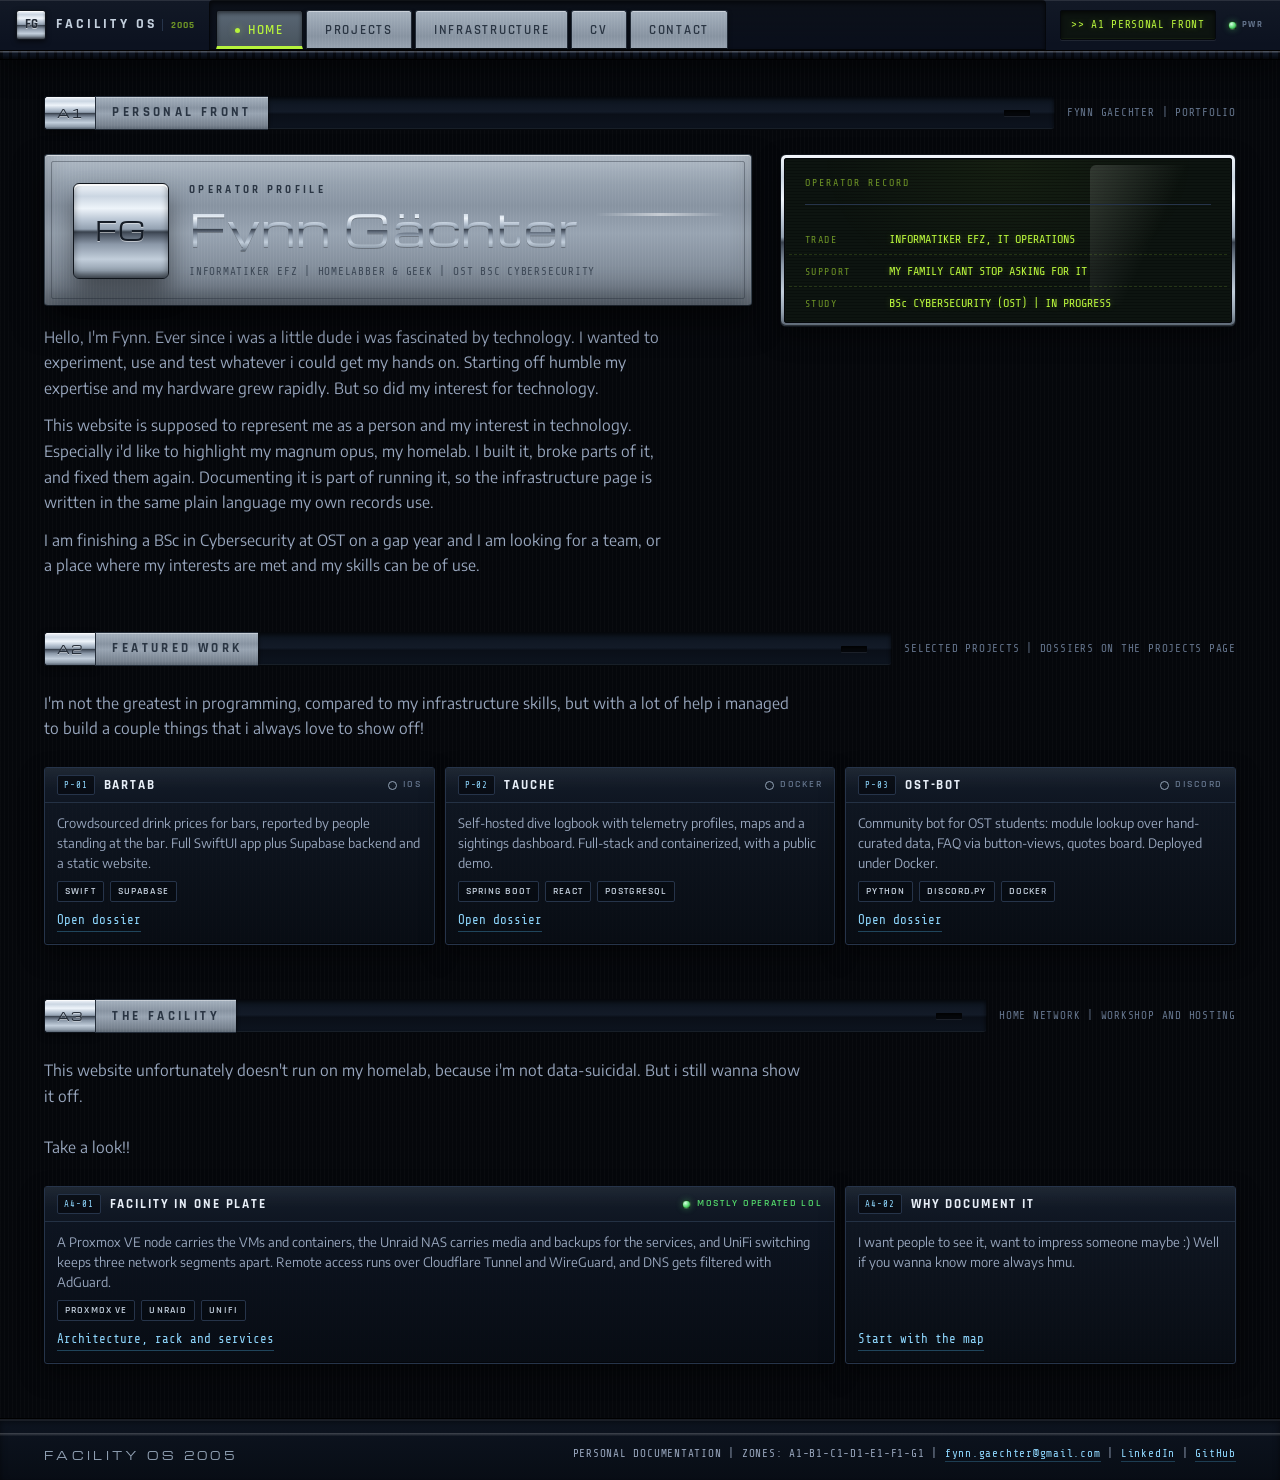
==== commit c6d4f9d4: "this is it" ====
--- a/index.html
+++ b/index.html
@@ -5,16 +5,11 @@
   <meta charset="UTF-8" />
   <meta name="viewport" content="width=device-width, initial-scale=1.0" />
   <meta name="referrer" content="strict-origin-when-cross-origin" />
-  <meta http-equiv="Content-Security-Policy" content="default-src 'self'; img-src 'self' data:; style-src 'self' 'unsafe-inline' https://fonts.googleapis.com; font-src https://fonts.gstatic.com; script-src 'self'; connect-src 'self'; form-action 'self'; base-uri 'self'; object-src 'none'; " />
+  <meta http-equiv="Content-Security-Policy" content="default-src 'self'; img-src 'self' data:; style-src 'self' 'unsafe-inline'; font-src 'self'; script-src 'self'; connect-src 'self'; form-action 'self'; base-uri 'self'; object-src 'none'; " />
 
   <title>Fynn Gaechter | Personal portfolio</title>
   <meta name="description"
     content="Personal portfolio of Fynn Gaechter: Linux IT operations, infrastructure engineering and software projects, built around a self-run homelab." />
-  <link rel="preconnect" href="https://fonts.googleapis.com" />
-  <link rel="preconnect" href="https://fonts.gstatic.com" crossorigin />
-  <link
-    href="https://fonts.googleapis.com/css2?family=Michroma&family=Rajdhani:wght@500;600;700&family=Encode+Sans:wght@400;500&family=Share+Tech+Mono&display=swap"
-    rel="stylesheet" />
   <link rel="stylesheet" href="css/main.css" />
   <link rel="icon" href="data:," />
 </head>
@@ -121,7 +116,7 @@
 
       <div class="wrap">
         <p class="band-intro">
-          I'm not the gratest in programming, compared to my infrastructure skills, but with a lot of help i managed to
+          I'm not the greatest in programming, compared to my infrastructure skills, but with a lot of help i managed to
           build a couple things that i always love to show off!
         </p>
 
@@ -187,7 +182,7 @@
 
       <div class="wrap">
         <p class="band-intro">
-          This website unfortunately doesnt run on my homelab, because i'm not data-suicidal. But i still wanna show it
+          This website unfortunately doesn't run on my homelab, because i'm not data-suicidal. But i still wanna show it
           off. </p>
         <p class="band-intro">
           Take a look!!
--- a/css/main.css
+++ b/css/main.css
@@ -2,6 +2,57 @@
    FACILITY OS 2005 : machine-front composition
    Tokens and materials per DESIGN_SPEC.md, applied structurally.
    ================================================================ */
+
+/* self-hosted fonts: no third-party request, no visitor IP to Google */
+@font-face {
+  font-family: "Michroma";
+  src: url("../assets/fonts/michroma-latin-400-normal.woff2") format("woff2");
+  font-weight: 400;
+  font-style: normal;
+  font-display: swap;
+}
+@font-face {
+  font-family: "Rajdhani";
+  src: url("../assets/fonts/rajdhani-latin-500-normal.woff2") format("woff2");
+  font-weight: 500;
+  font-style: normal;
+  font-display: swap;
+}
+@font-face {
+  font-family: "Rajdhani";
+  src: url("../assets/fonts/rajdhani-latin-600-normal.woff2") format("woff2");
+  font-weight: 600;
+  font-style: normal;
+  font-display: swap;
+}
+@font-face {
+  font-family: "Rajdhani";
+  src: url("../assets/fonts/rajdhani-latin-700-normal.woff2") format("woff2");
+  font-weight: 700;
+  font-style: normal;
+  font-display: swap;
+}
+@font-face {
+  font-family: "Encode Sans";
+  src: url("../assets/fonts/encode-sans-latin-400-normal.woff2") format("woff2");
+  font-weight: 400;
+  font-style: normal;
+  font-display: swap;
+}
+@font-face {
+  font-family: "Encode Sans";
+  src: url("../assets/fonts/encode-sans-latin-500-normal.woff2") format("woff2");
+  font-weight: 500;
+  font-style: normal;
+  font-display: swap;
+}
+@font-face {
+  font-family: "Share Tech Mono";
+  src: url("../assets/fonts/share-tech-mono-latin-400-normal.woff2") format("woff2");
+  font-weight: 400;
+  font-style: normal;
+  font-display: swap;
+}
 
 :root {
   /* type */
